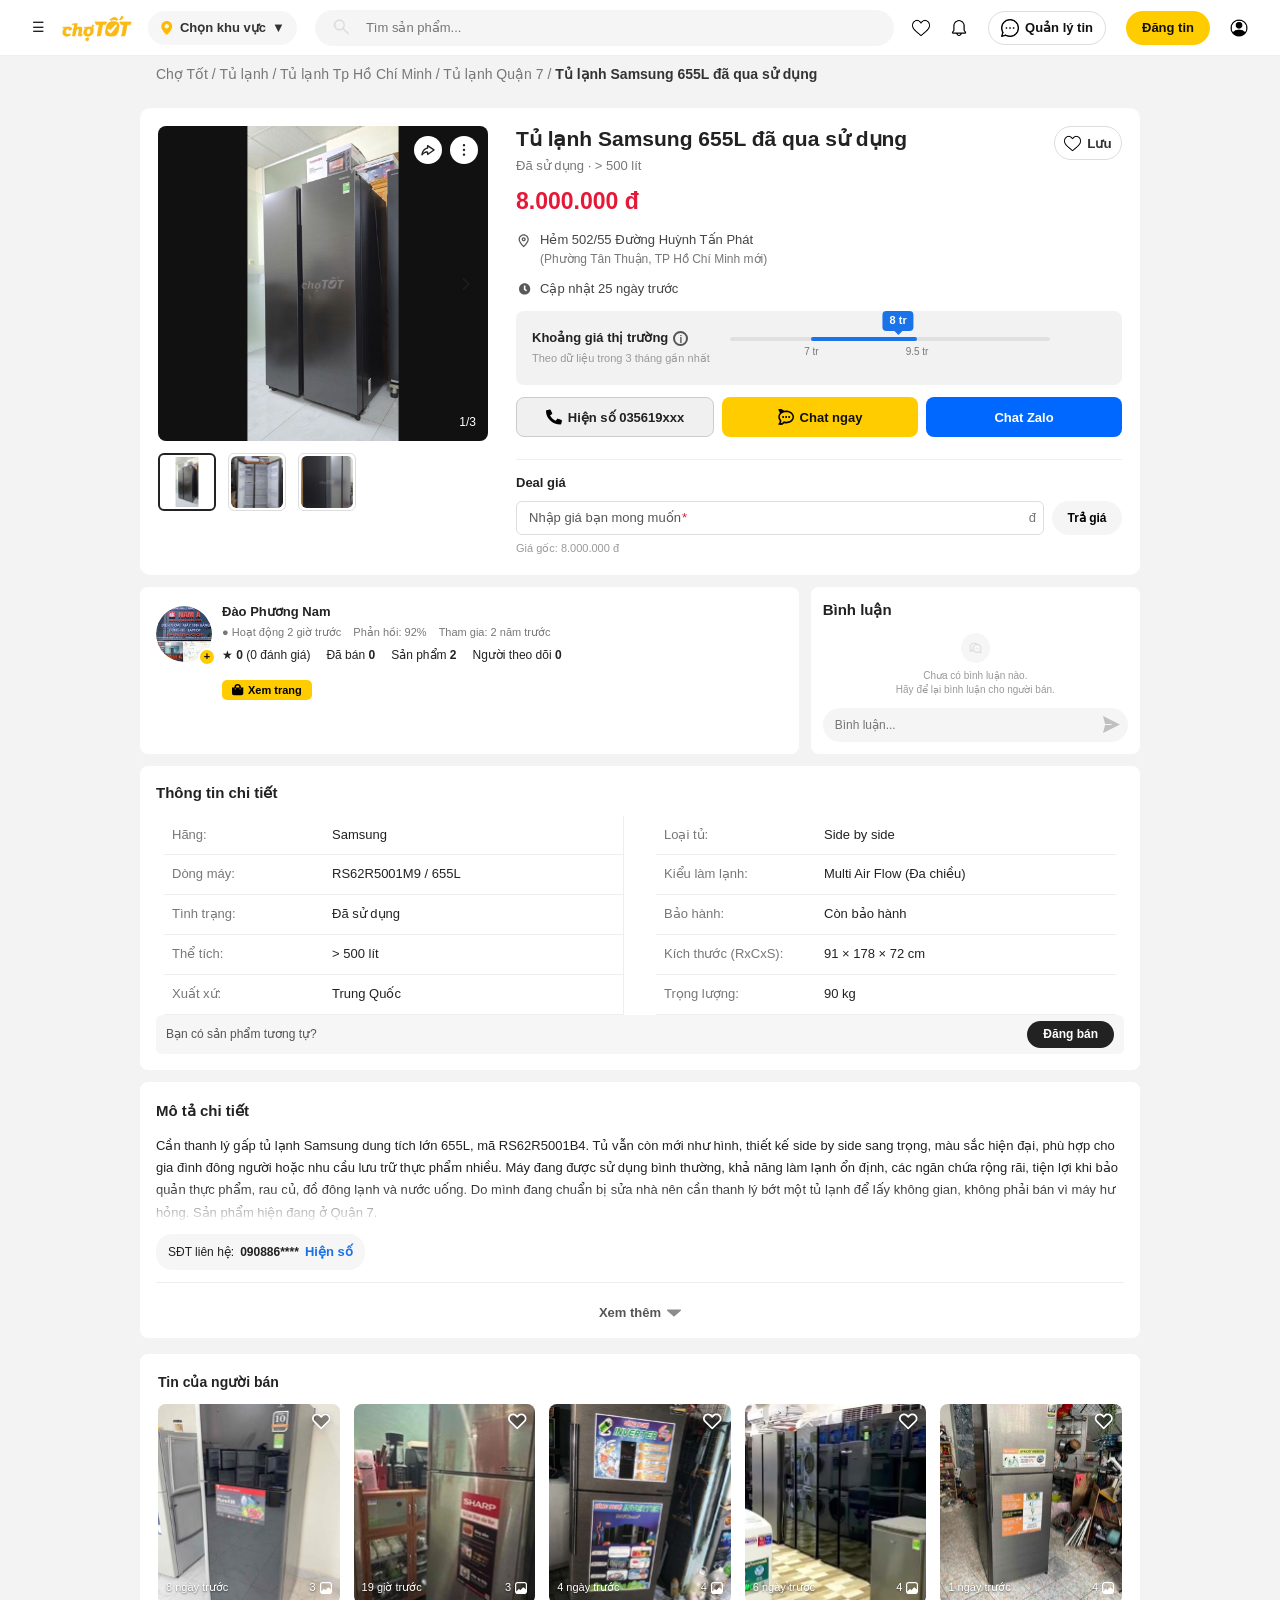
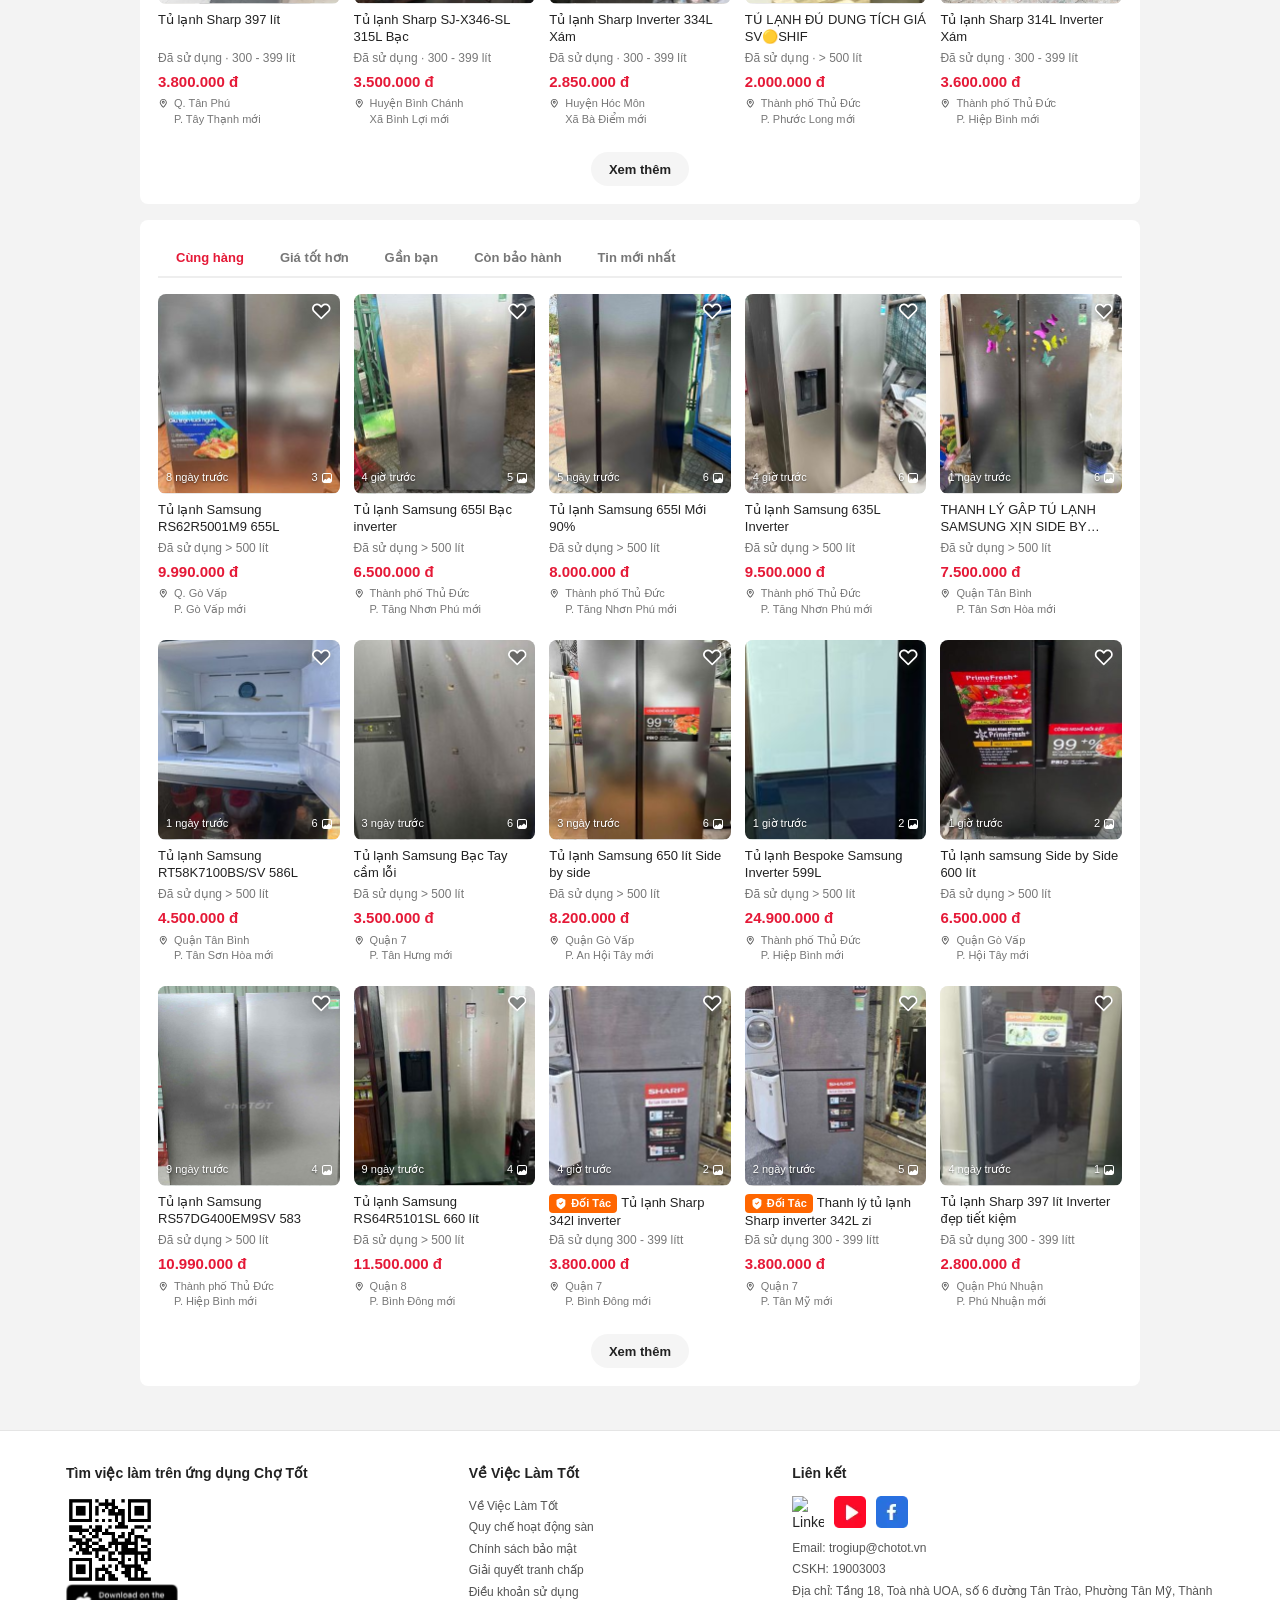
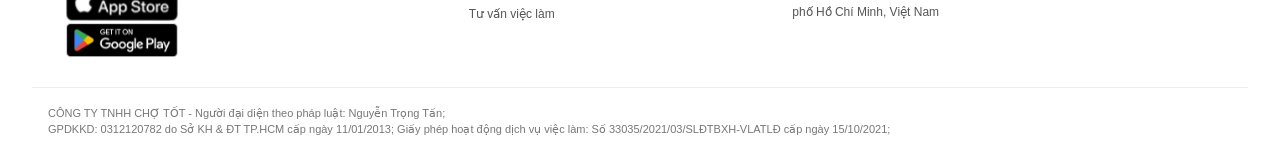
==== goods.html @ 67f4288b "Add all project files" ====
<!DOCTYPE html>
<html lang="vi">
<head>
<meta charset="UTF-8">
<meta name="viewport" content="width=device-width, initial-scale=1.0">
<title>Chi tiết sản phẩm - Chợ Tốt</title>
<link rel="stylesheet" href="goods.css">
<style>
  /* ---- Chỉ bổ sung những gì CSS gốc chưa có, không đổi màu sắc ---- */

  /* Badge PRO (cam) */
  .badge-pro {
    display: inline-flex; align-items: center; gap: 4px;
    background: #e51937; color: #fff;
    font-size: 10px; font-weight: 700;
    padding: 2px 8px; border-radius: 3px;
    margin-bottom: 6px;
  }

  /* Khoảng giá thị trường */
  .market-box {
    margin-top: 12px;
    background: #f2f2f2;
    border-radius: 8px;
    padding: 12px 16px;
    display: flex;
    align-items: center;
    gap: 20px;
  }
  /* Cột trái: tiêu đề + phụ đề xếp dọc */
  .market-left-col {
    flex-shrink: 0;
  }
  .market-box .market-title {
    display: flex; align-items: center; gap: 5px;
    font-size: 13px; color: #222; font-weight: 600;
    white-space: nowrap;
    margin-bottom: 3px;
  }
  .market-box .info-i {
    width: 15px; height: 15px; border-radius: 50%;
    border: 1.5px solid #999; display: inline-grid;
    place-items: center; font-size: 10px; color: #999; cursor: pointer;
  }
  .market-box .market-subtitle {
    font-size: 11px; color: #999;
    white-space: nowrap;
  }
  /* Cột phải: thanh bar + số, chiếm phần còn lại */
  .market-right-col {
    flex: 1;
    min-width: 0;
    max-width: 320px;
  }
  .market-bar-wrap {
    position: relative;
    height: 4px;
    background: #e0e0e0;
    border-radius: 2px;
    margin-top: 14px;
    margin-bottom: 32px;
  }
  /* Xanh chỉ từ 16,91tr→20,67tr. Giả sử tổng range thanh là 14tr→25,4tr (span=11,4tr)
     left  = (16.91-14)/11.4 = 25.5%
     width = (20.67-16.91)/11.4 = 33%  */
  .market-bar-fill {
    display: block;
    position: absolute;
    left: 25.5%;
    width: 33%;
    top: 0; height: 100%;
    background: #1a73e8; border-radius: 2px;
  }
  /* Thumb "20 tr" nằm tại vị trí 20tr = (20-14)/11.4 = 52.6% */
  .market-bar-thumb {
    position: absolute; left: 52.6%; top: 0;
    transform: translate(-50%, calc(-100% - 6px));
    background: #1a73e8; border-radius: 4px;
    padding: 2px 7px;
    color: #fff; font-size: 11px; font-weight: 700;
    white-space: nowrap;
  }
  .market-bar-thumb::after {
    content: '';
    position: absolute; top: 100%; left: 50%;
    transform: translateX(-50%);
    border: 4px solid transparent;
    border-top-color: #1a73e8;
  }
  /* 2 số 16,91tr và 20,67tr canh dưới 2 đầu mút xanh */
  .market-range {
    position: absolute;
    top: 8px;
    left: 0; right: 0;
    pointer-events: none;
    height: 0;
  }
  .market-range .r-left {
    position: absolute;
    left: 25.5%;
    transform: translateX(-50%);
    font-size: 10px; color: #777; text-align: center;
    white-space: nowrap;
    font-weight: 500;
    display: inline-flex; align-items: baseline; gap: 1px;
  }
  .market-range .r-right {
    position: absolute;
    left: 58.5%;
    transform: translateX(-50%);
    font-size: 10px; color: #777; text-align: center;
    white-space: nowrap;
    font-weight: 500;
    display: inline-flex; align-items: baseline; gap: 1px;
  }

  /* Right column: seller + comment stacked, total height matches left */
  .right-column {
    display: flex;
    flex-direction: column;
    gap: 12px;
  }
  /* comment-box chiều cao tự nhiên (không min-height cứng) */
  .right-column .comment-box {
    min-height: unset;
    flex: 1;
  }

  /* Seller card redesign (giữ màu gốc, bố cục mới) */
  .seller-card-v2 {
    margin: 0;
  }
  .seller-card-v2 .sc-top {
    display: flex; align-items: center; gap: 10px;
    margin-bottom: 10px;
  }
  .seller-card-v2 .sc-avatar {
    width: 42px; height: 42px; border-radius: 50%;
    object-fit: cover; flex-shrink: 0; background: #ddd;
  }
  .seller-card-v2 .sc-meta { flex: 1; min-width: 0; }
  .seller-card-v2 .sc-meta h3 {
    font-size: 13px; font-weight: 700; margin-bottom: 2px;
    white-space: nowrap; overflow: hidden; text-overflow: ellipsis;
  }
  .seller-card-v2 .sc-meta p { font-size: 11px; color: #777; }
  .seller-card-v2 .sc-rating {
    font-size: 11px; color: #777; margin-top: 2px;
    display: flex; align-items: center; gap: 3px;
  }
  .seller-card-v2 .sc-rating .stars { color: #ffaa00; }
  .sc-stats {
    display: flex; align-items: stretch;
    border-top: 1px solid #eee; border-bottom: 1px solid #eee;
    margin-bottom: 10px;
  }
  .sc-stats .sc-stat {
    flex: 1; text-align: center; padding: 8px 0;
  }
  .sc-stats .sc-stat strong { display: block; font-size: 14px; color: #222; }
  .sc-stats .sc-stat span { font-size: 11px; color: #777; }
  .sc-stats .sc-divider { width: 1px; background: #eee; margin: 8px 0; }
  .sc-actions { display: flex; gap: 8px; }
  .sc-actions .btn-view-shop {
    flex: 1; height: 32px; border: 1px solid #ddd;
    border-radius: 16px; font-size: 12px; font-weight: 700; color: #333;
    background: #fff;
  }
  .sc-actions .btn-chat-now {
    flex: 1; height: 32px; background: #ffcc00;
    border-radius: 16px; font-size: 12px; font-weight: 700; color: #111;
    display: flex; align-items: center; justify-content: center; gap: 5px;
  }
  .sc-actions .btn-chat-now img { width: 14px; height: 14px; }

  /* Thu hẹp khung nội dung */
  .page { max-width: 1000px !important; }
  .breadcrumb-inner { max-width: 1000px !important; }
.specs-2col {
  display: grid;
  grid-template-columns: 1fr 1fr;
  column-gap: 16px;
}

.specs-2col .spec-row {
  display: flex;
  flex-direction: row;
  align-items: center;
  padding: 10px 8px;
  border-bottom: 1px solid #eee;
  font-size: 13px;
  gap: 0;
  margin: 0 8px;  /* đã fix lần trước */
}

/* Cột trái (odd): thêm border phân cách giữa 2 cột */
.specs-2col .spec-row:nth-child(odd) {
  border-right: 1px solid #eee;
  padding-right: 24px;
}

.specs-2col .spec-row span {
  color: #777;
  font-size: 13px;
  flex-shrink: 0;
  width: 160px;  /* ← giảm từ 200px xuống để value không bị đẩy xa */
}
  /* Show more button */
  .show-more-btn {
    display: flex; align-items: center; justify-content: center; gap: 6px;
    font-size: 13px; color: #555; font-weight: 600;
    background: none; border: none; cursor: pointer;
    padding: 10px 0 2px;
    width: 100%;
  }
  .show-more-btn .arrow-icon {
    width: 16px; height: 16px;
    border: 1.5px solid #888; border-radius: 50%;
    display: inline-flex; align-items: center; justify-content: center;
    font-size: 10px; color: #888; flex-shrink: 0;
    transition: transform 0.2s;
  }
  .show-more-btn.expanded .arrow-icon { transform: rotate(180deg); }

  /* Desc content collapsible */
  .desc-collapsible {
    overflow: hidden;
    position: relative;
  }
  .desc-collapsible.collapsed {
    max-height: 158px;
  }
  .desc-collapsible.collapsed::after {
    content: '';
    position: absolute;
    bottom: 0; left: 0; right: 0;
    height: 40px;
    background: linear-gradient(to bottom, rgba(255,255,255,0) 0%, rgba(255,255,255,1) 100%);
    pointer-events: none;
  }
  .desc-collapsible.expanded {
    max-height: 2000px;
    transition: max-height 0.3s ease;
  }

  /* Divider above show-more */
  .show-more-divider {
    border: none; border-top: 1px solid #eee;
    margin: 12px 0 0;
  }

  /* Tabs */
  .tab-bar {
    display: flex; border-bottom: 2px solid #eee;
    margin-bottom: 16px; overflow-x: auto;
  }
  .tab-btn {
    height: 40px; padding: 0 18px;
    font-size: 13px; font-weight: 600; color: #777;
    border-bottom: 2px solid transparent; margin-bottom: -2px;
    white-space: nowrap; background: none; cursor: pointer;
    transition: color .15s, border-color .15s;
  }
  .tab-btn.active { color: #e51937; border-bottom-color: #e51937; }
  .tab-btn:hover:not(.active) { color: #333; }

  /* section heading cho shop-tin */
  .shop-heading { font-size: 14px; font-weight: 700; margin-bottom: 12px; }
  .shop-heading a { color: #e51937; }

  /* ===== FIX CONTACT BUTTONS ===== */
  /* Đảm bảo flex + gap hoạt động đúng, icon inline với text */
  .contact-buttons {
    display: flex !important;
    gap: 8px !important;
    margin-top: 12px !important;
    flex-wrap: nowrap !important;
  }
  .contact-buttons button {
    display: inline-flex !important;
    align-items: center !important;
    justify-content: center !important;
    gap: 6px !important;
    padding: 8px 14px !important;
    font-size: 13px !important;
    font-weight: 700 !important;
    border-radius: 8px !important;
    cursor: pointer !important;
    white-space: nowrap !important;
    min-height: 40px !important;
    flex: 1 !important;
  }
  .contact-buttons button img {
    display: inline-block !important;
    width: 16px !important;
    height: 16px !important;
    flex-shrink: 0 !important;
  }
  /* Màu từng nút */
  .contact-buttons .btn-phone {
    background: #f0f0f0 !important;
    color: #222 !important;
    border: 1px solid #ccc !important;
  }
  .contact-buttons .btn-chat {
    background: #ffcc00 !important;
    color: #111 !important;
    border: none !important;
  }
  .contact-buttons .btn-zalo {
    background: #0068ff !important;
    color: #fff !important;
    border: none !important;
  }
</style>
</head>
<body>

<!-- HEADER -->
<header class="top-header">
  <div class="header-left">
    <div class="menu-icon">☰</div>
    <a class="logo" href="#"><img src="images/logo_chotot.jpg" alt="Chợ Tốt"></a>
    <button class="area-btn">
      <img src="images/good_icon_location.svg" alt="" style="width:14px;height:14px;">
      Chọn khu vực
      <span class="arrow">▼</span>
    </button>
  </div>

  <div class="search-box" style="flex:1;max-width:900px;">
    <img src="images/icon_search_grey.png" alt="">
    <input type="text" placeholder="Tìm sản phẩm...">
  </div>

  <div class="header-actions" style="gap:20px;">
    <button><img src="images/icon_love_header.png" alt=""></button>
    <button><img src="images/icon_bell.png" alt=""></button>
    <button class="contact-btn"><img src="images/icon_chat.png" alt=""> Quản lý tin</button>
    <button class="post-btn">Đăng tin</button>
    <button class="user-btn"><img src="images/icon_user.png" alt=""></button>
  </div>
</header>

<div class="breadcrumb">
  <div class="breadcrumb-inner page">
    Chợ Tốt / Tủ lạnh / Tủ lạnh Tp Hồ Chí Minh / Tủ lạnh Quận 7 / 
    <strong>Tủ lạnh Samsung 655L đã qua sử dụng</strong>
  </div>
</div>

<main class="page">

  <!-- PRODUCT HERO: khung trắng đầu tiên (gallery trái + product-info phải) -->
  <section class="product-hero">

    <!-- Gallery -->
    <div class="gallery">
      <div class="main-photo">
        <img src="images/product-thumb-1.svg" alt="">
        <button class="gallery-nav gallery-nav--right"><img src="images/icon_arrow_right.svg" alt=""></button>
        <div class="photo-count">1/3</div>
        <div class="photo-tools">
          <button><img src="images/btn_share.svg" alt=""></button>
          <button><img src="images/btn_chitiet.svg" alt=""></button>
        </div>
      </div>
      <div class="thumb-list">
        <button class="thumb active"><img src="images/product-thumb-1.svg" alt=""></button>
        <button class="thumb"><img src="images/product-thumb-2.svg" alt=""></button>
        <button class="thumb"><img src="images/product-thumb-3.svg" alt=""></button>
      </div>
    </div>

    <!-- Product Info -->
    <div class="product-info">
      <div class="title-row">
        <div>
          <div style="display:flex;align-items:center;gap:8px;margin-bottom:4px;">
            <h1 style="margin:0;">Tủ lạnh Samsung 655L đã qua sử dụng</h1>
          </div>
          
          <p class="meta">Đã sử dụng · > 500 lít</p>
                <p class="price">8.000.000 đ</p>

        </div>
        <button class="save-btn"><img src="images/icon_love_header.png" alt=""> Lưu</button>
      </div>
      <div class="address">
        <img src="images/icon_location.svg" alt="">
        <span style="color:#444;font-weight:500;">Hẻm 502/55 Đường Huỳnh Tấn Phát<br><small style="color:#777;font-weight:400;">(Phường Tân Thuận, TP Hồ Chí Minh mới)</small></span>
      </div>
      <div class="time"><img src="images/icon_time.svg" alt=""> <span style="color:#444;font-weight:500;">Cập nhật 25 ngày trước</span></div>

      <div class="market-box">
        <div class="market-left-col">
          <div class="market-title">
            <strong>Khoảng giá thị trường</strong> <span class="info-i" style="font-weight:700;border-width:2px;border-color:#555;color:#555;">i</span>
          </div>
          <div class="market-subtitle">Theo dữ liệu trong 3 tháng gần nhất</div>
        </div>
        <div class="market-right-col">
          <div class="market-bar-wrap">
            <div class="market-bar-fill"></div>
            <div class="market-bar-thumb">8 tr</div>
            <div class="market-range">
              <span class="r-left">7 tr</span>
              <span class="r-right">9.5 tr</span>
            </div>
          </div>
        </div>
      </div>
    <div class="contact-buttons">
        <button class="btn-phone" data-full-phone="0356191234"><img src="images/seller_phone.svg" alt="">  Hiện số 035619xxx </button>
        <button class="btn-chat"><img src="images/seller_chat_black.svg" alt=""> Chat ngay</button>
        <button class="btn-zalo">Chat Zalo</button>
    </div>

      <div class="offer-box">
        <h3>Deal giá</h3>
        <div class="offer-input" style="position:relative;display:flex;align-items:center;">
          <div style="position:relative;flex:1;display:flex;align-items:center;">
            <input type="text" id="offer-input-field" placeholder=" " style="width:100%;box-sizing:border-box;padding-right:24px;">
            <span style="position:absolute;left:13px;font-size:13px;color:#555;pointer-events:none;user-select:none;white-space:nowrap;">Nhập giá bạn mong muốn<span style="color:#e51937;margin-left:1px;">*</span></span>
            <span style="position:absolute;right:8px;font-size:13px;color:#777;pointer-events:none;user-select:none;">đ</span>
          </div>
          <button>Trả giá</button>
        </div>
        <p>Giá gốc: 8.000.000 đ</p>
      </div>
    </div>

  </section>

  <!-- DƯỚI HERO: Seller (trái) + Bình luận (phải) -->
  <div class="seller-comment-row" style="display:grid !important; grid-template-columns: 2fr 1fr !important; gap:12px; margin-top:12px; margin-bottom:12px; align-items:stretch;">

    <!-- Seller card -->
    <div class="box seller-card-v2">
      <!-- Hàng 1: avatar + tên + meta ngang -->
      <div class="sc-top">
        <div style="position:relative;flex-shrink:0;">
          <img class="sc-avatar" src="images/goods_avatar.svg" alt="" style="width:56px;height:56px;border-radius:50%;object-fit:cover;">
          <span style="position:absolute;bottom:-4px;right:-4px;width:18px;height:18px;background:#ffcc00;border-radius:50%;display:flex;align-items:center;justify-content:center;font-size:11px;font-weight:700;color:#111;border:2px solid #fff;">+</span>
        </div>
        <div class="sc-meta" style="flex:1;min-width:0;">
          <h3 style="font-size:13px;font-weight:700;margin-bottom:3px;">Đào Phương Nam </h3>
          <div style="display:flex;align-items:center;gap:12px;font-size:11px;color:#777;flex-wrap:wrap;">
            <span>● Hoạt động 2 giờ trước</span>
            <span>Phản hồi: 92%</span>
            <span>Tham gia: 2 năm trước</span>
          </div>
          <!-- Stats ngang -->
          <div style="display:flex;align-items:center;gap:16px;margin-top:6px;font-size:12px;color:#222;flex-wrap:wrap;">
            <div class="menu-icon">★ <span><strong>0</strong> (0 đánh giá)</span></div>
            
             <span>Đã bán <strong>0</strong></span> 
            <span>Sản phẩm <strong>2</strong></span>
            <span>Người theo dõi <strong>0</strong></span>
          </div>
        </div>
      </div>

      <!-- Hàng 2: nút Xem trang + Chat ngay -->
      <div class="sc-actions" style="margin-top:10px;justify-content:flex-start;gap:8px;padding-left:66px;">
        <button class="btn-shop"><img src="images/goods_seller_shop.svg" alt=""> Xem trang</button>

      </div>


    </div>

    <!-- Bình luận -->
    <aside class="comment-box">
      <h2>Bình luận</h2>
      <div class="empty-comment">
        <img src="images/icon-comment-empty.svg" alt="">
        <p>Chưa có bình luận nào.<br>Hãy để lại bình luận cho người bán.</p>
      </div>
      <div class="comment-input">
        <input type="text" placeholder="Bình luận...">
        <button><img src="images/icon-send.svg" alt=""></button>
      </div>
    </aside>

  </div>

  <!-- Thông tin chi tiết + Mô tả (full width dưới seller+comment) -->
  <div class="detail-column">

<!-- HTML -->
    <section class="box specs">
      <h2>Thông tin chi tiết</h2>
      <div class="specs-2col">
        <div class="spec-row"><span>Hãng:</span>Samsung</div>
        <div class="spec-row"><span>Loại tủ:</span>Side by side</div>
        <div class="spec-row"><span>Dòng máy:</span>RS62R5001M9 / 655L</div>
        <div class="spec-row"><span>Kiểu làm lạnh:</span>Multi Air Flow (Đa chiều)</div>
        <div class="spec-row"><span>Tình trạng:</span>Đã sử dụng</div>
        <div class="spec-row"><span>Bảo hành:</span>Còn bảo hành</div>
        <div class="spec-row"><span>Thể tích:</span>&gt; 500 lít</div>
        <div class="spec-row"><span>Kích thước (RxCxS):</span>91 × 178 × 72 cm</div>
        <div class="spec-row"><span>Xuất xứ:</span>Trung Quốc</div>
        <div class="spec-row"><span>Trọng lượng:</span>90 kg</div>
      </div>

      <div class="report-row">
        <span>Bạn có sản phẩm tương tự?</span>
        <button>Đăng bán</button>
      </div>
    </section>

    <section class="box specs" style="margin-top:12px;max-width:100%;box-sizing:border-box;font-size:13px;color:#222;line-height:1.7;">
      <h2>Mô tả chi tiết</h2>
      <div class="desc-collapsible collapsed" id="descContent">
        <p>Cần thanh lý gấp tủ lạnh Samsung dung tích lớn 655L, mã RS62R5001B4. Tủ vẫn còn mới như hình, thiết kế side by side sang trọng, màu sắc hiện đại, phù hợp cho gia đình đông người hoặc nhu cầu lưu trữ thực phẩm nhiều.
Máy đang được sử dụng bình thường, khả năng làm lạnh ổn định, các ngăn chứa rộng rãi, tiện lợi khi bảo quản thực phẩm, rau củ, đồ đông lạnh và nước uống. Do mình đang chuẩn bị sửa nhà nên cần thanh lý bớt một tủ lạnh để lấy không gian, không phải bán vì máy hư hỏng. Sản phẩm hiện đang ở Quận 7. </p>
      </div>
      <div class="phone-mini" style="margin-top:10px;">SĐT liên hệ: <strong>090886****</strong> <button style="color:#1a73e8;background:none;border:none;font-size:13px;font-weight:600;cursor:pointer;padding:0;">Hiện số</button></div>
      <hr class="show-more-divider">
          <button class="show-more-btn" id="showMoreBtn" >
              Xem thêm
              <img id="arrowImg" src="images/icon_arrow_down.svg" alt="">
          </button>
    </section>
    <script>
    function toggleDesc() {
      var content = document.getElementById('descContent');
      var btn = document.getElementById('showMoreBtn');
      var arrow = document.getElementById('arrowImg');
      if (content.classList.contains('collapsed')) {
        content.classList.remove('collapsed');
        content.classList.add('expanded');
        btn.childNodes[0].textContent = 'Thu gọn ';
        arrow.style.transform = 'rotate(270deg)';
      } else {
        content.classList.remove('expanded');
        content.classList.add('collapsed');
        btn.childNodes[0].textContent = 'Xem thêm ';
        arrow.style.transform = 'rotate(90deg)';
      }
    }
    </script>

  </div>
<section class="similar-section">
  <p class="shop-heading">Tin của người bán</p>
  <div class="product-grid">

    <!-- CARD 1 -->
    <article class="listing-card">
      <div class="listing-img">
        <img src="images/tin_ngban_1.svg" alt="Tủ lạnh Sharp 397 lít">
        <div class="seller-overlay">
          <span>8 ngày trước</span>
          <span>3 <img src="images/tngban_icon_pic.svg" alt=""></span>
        </div>
        <button class="seller-love-btn">
          <img src="images/tngban_iconlove.svg" alt="Yêu thích">
        </button>
      </div>
      <h3>Tủ lạnh Sharp 397 lít</h3>
      <p class="listing-meta">Đã sử dụng · 300 - 399 lít</p>
      <strong>3.800.000 đ</strong>
      <p class="listing-location"><img src="images/icon_location.svg" alt=""> Q. Tân Phú<br>P. Tây Thạnh mới</p>
    </article>

    <!-- CARD 2 -->
    <article class="listing-card">
      <div class="listing-img">
        <img src="images/tin_ngban_2.svg" alt="Tủ lạnh Sharp SJ-X346-SL 315L">
        <div class="seller-overlay">
          <span>19 giờ trước</span>
          <span>3 <img src="images/tngban_icon_pic.svg" alt=""></span>
        </div>
        <button class="seller-love-btn">
          <img src="images/tngban_iconlove.svg" alt="Yêu thích">
        </button>
      </div>
      <h3>Tủ lạnh Sharp SJ-X346-SL 315L Bạc</h3>
      <p class="listing-meta">Đã sử dụng · 300 - 399 lít</p>
      <strong>3.500.000 đ</strong>
      <p class="listing-location"><img src="images/icon_location.svg" alt=""> Huyện Bình Chánh<br>Xã Bình Lợi mới</p>
    </article>

    <!-- CARD 3 -->
    <article class="listing-card">
      <div class="listing-img">
        <img src="images/tin_ngban_3.svg" alt="Tủ lạnh Sharp Inverter 334L">
        <div class="seller-overlay">
          <span>4 ngày trước</span>
          <span>4 <img src="images/tngban_icon_pic.svg" alt=""></span>
        </div>
        <button class="seller-love-btn">
          <img src="images/tngban_iconlove.svg" alt="Yêu thích">
        </button>
      </div>
      <h3>Tủ lạnh Sharp Inverter 334L Xám</h3>
      <p class="listing-meta">Đã sử dụng · 300 - 399 lít</p>
      <strong>2.850.000 đ</strong>
      <p class="listing-location"><img src="images/icon_location.svg" alt=""> Huyện Hóc Môn<br>Xã Bà Điểm mới</p>
    </article>

    <!-- CARD 4 -->
    <article class="listing-card">
      <div class="listing-img">
        <img src="images/tin_ngban_4.svg" alt="Tủ lạnh 500L">
        <div class="seller-overlay">
          <span>6 ngày trước</span>
          <span>4 <img src="images/tngban_icon_pic.svg" alt=""></span>
        </div>
        <button class="seller-love-btn">
          <img src="images/tngban_iconlove.svg" alt="Yêu thích">
        </button>
      </div>
      <h3>TỦ LẠNH ĐỦ DUNG TÍCH GIÁ SV🟡SHIF</h3>
      <p class="listing-meta">Đã sử dụng · > 500 lít</p>
      <strong>2.000.000 đ</strong>
      <p class="listing-location"><img src="images/icon_location.svg" alt=""> Thành phố Thủ Đức<br>P. Phước Long mới</p>
    </article>

    <!-- CARD 5 -->
    <article class="listing-card">
      <div class="listing-img">
        <img src="images/tin_ngban_5.svg" alt="Tủ lạnh Sharp 314L">
        <div class="seller-overlay">
          <span>1 ngày trước</span>
          <span>4 <img src="images/tngban_icon_pic.svg" alt=""></span>
        </div>
        <button class="seller-love-btn">
          <img src="images/tngban_iconlove.svg" alt="Yêu thích">
        </button>
      </div>
      <h3>Tủ lạnh Sharp 314L Inverter Xám</h3>
      <p class="listing-meta">Đã sử dụng · 300 - 399 lít</p>
      <strong>3.600.000 đ</strong>
      <p class="listing-location"><img src="images/icon_location.svg" alt=""> Thành phố Thủ Đức<br>P. Hiệp Bình mới</p>
    </article>

  </div>

  <button class="load-more">Xem thêm</button>
</section>
  <!-- Tabs: Cùng hàng / Giá tốt hơn / Gần bạn / Còn bảo hành / Tin mới nhất -->
  <section class="similar-section">
    <div class="tab-bar">
      <button class="tab-btn active" onclick="setTab(this)">Cùng hàng</button>
      <button class="tab-btn" onclick="setTab(this)">Giá tốt hơn</button>
      <button class="tab-btn" onclick="setTab(this)">Gần bạn</button>
      <button class="tab-btn" onclick="setTab(this)">Còn bảo hành</button>
      <button class="tab-btn" onclick="setTab(this)">Tin mới nhất</button>
    </div>
    <!-- CARD 1 -->
  <div class="cunghang-grid">
      <article class="listing-card">
        <div class="listing-img">
          <img src="images/cunghang_1.svg" alt="Tên sản phẩm 1">
          <div class="seller-overlay">
            <span>8 ngày trước</span>
            <span>3 <img src="images/tngban_icon_pic.svg" alt=""></span>
        </div>
          <button class="seller-love-btn">
            <img src="images/tngban_iconlove.svg" alt="Yêu thích">
          </button>
          <span class="tag-hot">Bán chạy</span>
        </div>
        <h3>Tủ lạnh Samsung
RS62R5001M9 655L</h3>
        <p class="listing-meta">Đã sử dụng > 500 lít</p>
        <strong>9.990.000 đ</strong>
        <p class="listing-location"><img src="images/icon_location.svg" alt=""> Q. Gò Vấp<br>P. Gò Vấp mới</p>
      </article>

      <!-- CARD 2 -->
      <article class="listing-card">
        <div class="listing-img">
          <img src="images/cunghang_2.svg" alt="Tên sản phẩm 2">
          <div class="seller-overlay">
            <span>4 giờ trước</span>
            <span>5 <img src="images/tngban_icon_pic.svg" alt=""></span>
          </div>
          <button class="seller-love-btn">
            <img src="images/tngban_iconlove.svg" alt="Yêu thích">
          </button>
        </div>
        <h3>Tủ lạnh Samsung 655l
Bạc inverter</h3>
        <p class="listing-meta">Đã sử dụng > 500 lít</p>
        <strong>6.500.000 đ</strong>
        <p class="listing-location"><img src="images/icon_location.svg" alt=""> Thành phố Thủ Đức<br>P. Tăng Nhơn Phú mới</p>
      </article>

      <!-- CARD 3 -->
      <article class="listing-card">
        <div class="listing-img">
          <img src="images/cunghang_3.svg" alt="Tên sản phẩm 3">
          <div class="seller-overlay">
            <span>5 ngày trước</span>
            <span>6 <img src="images/tngban_icon_pic.svg" alt=""></span>
          </div>
          <button class="seller-love-btn">
            <img src="images/tngban_iconlove.svg" alt="Yêu thích">
          </button>
        </div>
        <h3>Tủ lạnh Samsung 655l
Mới 90%</h3>
        <p class="listing-meta">Đã sử dụng > 500 lít</p>
        <strong>8.000.000 đ</strong>
        <p class="listing-location"><img src="images/icon_location.svg" alt=""> Thành phố Thủ Đức<br>P. Tăng Nhơn Phú mới</p>
      </article>

      <!-- CARD 4 -->
      <article class="listing-card">
        <div class="listing-img">
          <img src="images/cunghang_4.svg" alt="Tên sản phẩm 4">
          <div class="seller-overlay">
            <span>4 giờ trước</span>
            <span>6 <img src="images/tngban_icon_pic.svg" alt=""></span>
          </div>
          <button class="seller-love-btn">
            <img src="images/tngban_iconlove.svg" alt="Yêu thích">
          </button>
          <span class="tag-hot" style="background:#ffcc00;">Đối tác</span>
        </div>
        <h3>Tủ lạnh Samsung 635L
Inverter</h3>
        <p class="listing-meta">Đã sử dụng  > 500 lít</p>
        <strong>9.500.000 đ</strong>
        <p class="listing-location"><img src="images/icon_location.svg" alt=""> Thành phố Thủ Đức<br>P. Tăng Nhơn Phú mới</p>
      </article>

      <!-- CARD 5 -->
      <article class="listing-card">
        <div class="listing-img">
          <img src="images/cunghang_5.svg" alt="Tên sản phẩm 5">
          <div class="seller-overlay">
            <span>1 ngày trước</span>
            <span>6 <img src="images/tngban_icon_pic.svg" alt=""></span>
          </div>
          <button class="seller-love-btn">
            <img src="images/tngban_iconlove.svg" alt="Yêu thích">
          </button>
        </div>
        <h3>THANH LÝ GẤP TỦ LẠNH
SAMSUNG XỊN SIDE BY…</h3>
        <p class="listing-meta">Đã sử dụng > 500 lít</p>
        <strong>7.500.000 đ</strong>
        <p class="listing-location"><img src="images/icon_location.svg" alt="">Quận Tân Bình
<br>P. Tân Sơn Hòa mới</p>
      </article>
      <!-- Hàng 2 - Card 1 -->
      <article class="listing-card">
        <div class="listing-img">
          <img src="images/hang2_sp1.svg" alt="Tên sản phẩm 5">
          <div class="seller-overlay">
            <span>1 ngày trước</span>
            <span>6 <img src="images/tngban_icon_pic.svg" alt=""></span>
          </div>
          <button class="seller-love-btn">
            <img src="images/tngban_iconlove.svg" alt="Yêu thích">
          </button>
        </div>
        <h3>Tủ lạnh Samsung
RT58K7100BS/SV 586L</h3>
        <p class="listing-meta">Đã sử dụng > 500 lít</p>
        <strong>4.500.000 đ</strong>
        <p class="listing-location"><img src="images/icon_location.svg" alt="">Quận Tân Bình
<br>P. Tân Sơn Hòa mới</p>
      </article>
      <!-- Hàng 2 - Card 2 -->
         <article class="listing-card">
        <div class="listing-img">
          <img src="images/hang2_sp2.svg" alt="Tên sản phẩm 5">
          <div class="seller-overlay">
            <span>3 ngày trước</span>
            <span>6 <img src="images/tngban_icon_pic.svg" alt=""></span>
          </div>
          <button class="seller-love-btn">
            <img src="images/tngban_iconlove.svg" alt="Yêu thích">
          </button>
        </div>
        <h3>Tủ lạnh Samsung Bạc Tay
cầm lỗi</h3>
        <p class="listing-meta">Đã sử dụng > 500 lít</p>
        <strong>3.500.000 đ</strong>
        <p class="listing-location"><img src="images/icon_location.svg" alt="">Quận 7
<br>P. Tân Hưng mới</p>
      </article>
      <!-- Hàng 2 - Card 3 -->
       <article class="listing-card">
        <div class="listing-img">
          <img src="images/hang2_sp3.svg" alt="Tên sản phẩm 5">
          <div class="seller-overlay">
            <span>3 ngày trước</span>
            <span>6 <img src="images/tngban_icon_pic.svg" alt=""></span>
          </div>
          <button class="seller-love-btn">
            <img src="images/tngban_iconlove.svg" alt="Yêu thích">
          </button>
        </div>
        <h3>Tủ lạnh Samsung 650 lít
Side by side</h3>
        <p class="listing-meta">Đã sử dụng > 500 lít</p>
        <strong>8.200.000 đ</strong>
        <p class="listing-location"><img src="images/icon_location.svg" alt="">Quận Gò Vấp
<br>P. An Hội Tây mới</p>
      </article>
       <!-- Hàng 2 - Card 4 -->
        <article class="listing-card">
        <div class="listing-img">
          <img src="images/hang2_sp4.svg" alt="Tên sản phẩm 5">
          <div class="seller-overlay">
            <span>1 giờ trước</span>
            <span>2 <img src="images/tngban_icon_pic.svg" alt=""></span>
          </div>
          <button class="seller-love-btn">
            <img src="images/tngban_iconlove.svg" alt="Yêu thích">
          </button>
        </div>
        <h3>Tủ lạnh Bespoke Samsung
Inverter 599L</h3>
        <p class="listing-meta">Đã sử dụng > 500 lít</p>
        <strong>24.900.000 đ</strong>
        <p class="listing-location"><img src="images/icon_location.svg" alt="">Thành phố Thủ Đức
<br>P. Hiệp Bình mới</p>
      </article>
      <!-- Hàng 2 - Card 5 -->
      <article class="listing-card">
        <div class="listing-img">
          <img src="images/hang2_sp5.svg" alt="Tên sản phẩm 5">
          <div class="seller-overlay">
            <span>1 giờ trước</span>
            <span>2 <img src="images/tngban_icon_pic.svg" alt=""></span>
          </div>
          <button class="seller-love-btn">
            <img src="images/tngban_iconlove.svg" alt="Yêu thích">
          </button>
        </div>
        <h3>Tủ lạnh samsung Side by
Side 600 lít</h3>
        <p class="listing-meta">Đã sử dụng > 500 lít</p>
        <strong>6.500.000 đ</strong>
        <p class="listing-location"><img src="images/icon_location.svg" alt="">Quận Gò Vấp
<br>P. Hội Tây mới</p>
      </article>
      <!-- Hàng 3 Card 1 -->
        <article class="listing-card">
        <div class="listing-img">
          <img src="images/hang3_sp1.svg" alt="Tên sản phẩm 5">
          <div class="seller-overlay">
            <span>9 ngày trước</span>
            <span>4 <img src="images/tngban_icon_pic.svg" alt=""></span>
          </div>
          <button class="seller-love-btn">
            <img src="images/tngban_iconlove.svg" alt="Yêu thích">
          </button>
        </div>
        <h3>Tủ lạnh Samsung
RS57DG400EM9SV 583</h3>
        <p class="listing-meta">Đã sử dụng > 500 lít</p>
        <strong>10.990.000 đ</strong>
        <p class="listing-location"><img src="images/icon_location.svg" alt="">Thành phố Thủ Đức
<br>P. Hiệp Bình mới</p>
      </article>
      <!-- Hàng 3 Card 2 -->
       <article class="listing-card">
        <div class="listing-img">
          <img src="images/hang3_sp2.svg" alt="Tên sản phẩm 5">
          <div class="seller-overlay">
            <span>9 ngày trước</span>
            <span>4 <img src="images/tngban_icon_pic.svg" alt=""></span>
          </div>
          <button class="seller-love-btn">
            <img src="images/tngban_iconlove.svg" alt="Yêu thích">
          </button>
        </div>
        <h3>Tủ lạnh Samsung
RS64R5101SL 660 lít</h3>
        <p class="listing-meta">Đã sử dụng > 500 lít</p>
        <strong>11.500.000 đ</strong>
        <p class="listing-location"><img src="images/icon_location.svg" alt="">Quận 8
<br>P. Bình Đông mới</p>
      </article>
      <!-- Hàng 3 Card 3 -->
       <article class="listing-card">
        <div class="listing-img">
          <img src="images/hang3_sp3.svg" alt="Tên sản phẩm 5">
          <div class="seller-overlay">
            <span>4 giờ trước</span>
            <span>2 <img src="images/tngban_icon_pic.svg" alt=""></span>
          </div>
          <button class="seller-love-btn">
            <img src="images/tngban_iconlove.svg" alt="Yêu thích">
          </button>
         </div>   
      <h3><div style="display:inline-flex; align-items:center; gap:4px; background:#ff6600; color:#fff; font-size:11px; font-weight:700; padding:2px 6px; border-radius:4px; margin-right:4px; vertical-align:middle; align-self:unset;">
        <img src="images/logo_doitac.svg" alt="" style="width:12px; height:12px; display:inline-block;">
        Đối Tác
      </div>Tủ lạnh Sharp 342l inverter</h3>
          
        <p class="listing-meta">Đã sử dụng 300 - 399 lítt</p>
        <strong>3.800.000 đ</strong>
        <p class="listing-location"><img src="images/icon_location.svg" alt="">Quận 7
<br>P. Bình Đông mới</p>
      </article>
      <!-- Hàng 3 Card 4 -->
       <article class="listing-card">
        <div class="listing-img">
          <img src="images/hang3_sp4.svg" alt="Tên sản phẩm 5">
          <div class="seller-overlay">
            <span>2 ngày trước</span>
            <span>5 <img src="images/tngban_icon_pic.svg" alt=""></span>
          </div>
          <button class="seller-love-btn">
            <img src="images/tngban_iconlove.svg" alt="Yêu thích">
          </button>
        </div>
        <h3><div style="display:inline-flex; align-items:center; gap:4px; background:#ff6600; color:#fff; font-size:11px; font-weight:700; padding:2px 6px; border-radius:4px; margin-right:4px; vertical-align:middle; align-self:unset;">
        <img src="images/logo_doitac.svg" alt="" style="width:12px; height:12px; display:inline-block;">
        Đối Tác
      </div>Thanh lý tủ lạnh Sharp inverter 342L zi</h3>
        <p class="listing-meta">Đã sử dụng 300 - 399 lítt</p>
        <strong>3.800.000 đ</strong>
        <p class="listing-location"><img src="images/icon_location.svg" alt="">Quận 7
<br>P. Tân Mỹ mới</p>
      </article>
      <!-- Hàng 3 Card 5 -->
       <article class="listing-card">
        <div class="listing-img">
          <img src="images/hang3_sp5.svg" alt="Tên sản phẩm 5">
          <div class="seller-overlay">
            <span>4 ngày trước</span>
            <span>1 <img src="images/tngban_icon_pic.svg" alt=""></span>
          </div>
          <button class="seller-love-btn">
            <img src="images/tngban_iconlove.svg" alt="Yêu thích">
          </button>
        </div>
        <h3>Tủ lạnh Sharp 397 lít
Inverter đẹp tiết kiệm</h3>
        <p class="listing-meta">Đã sử dụng 300 - 399 lítt</p>
        <strong>2.800.000 đ</strong>
        <p class="listing-location"><img src="images/icon_location.svg" alt="">Quận Phú Nhuận
<br>P. Phú Nhuận mới</p>
      </article>
      </div>
        <button class="load-more">Xem thêm</button>

  </section>
  
</div>
</main>

<footer class="footer">
        <div class="footer-inner">
            <div>
                <h4>Tìm việc làm trên ứng dụng Chợ Tốt</h4>
                <div class="app-download">
                    <div class="footer-download-icons">
                        <img src="images/qr.svg" alt="QR code" class="footer-qr-icon">

                        <div class="footer-store-icons">
                            <a href="https://apps.apple.com/us/app/ch%E1%BB%A3-t%E1%BB%91t-chuy%C3%AAn-mua-b%C3%A1n-online/id790034666" target="_blank">
                                <img src="images/app_store.svg" alt="App Store">
                            </a>
                            <a href="https://play.google.com/store/apps/details?id=com.chotot.vn" target="_blank">
                                <img src="images/google_play.svg" alt="Google Play">
                            </a>                           
                        </div>
                    </div>
                </div>
            </div>

            <div>
                <h4>Về Việc Làm Tốt</h4>
                <p>Về Việc Làm Tốt</p>
                <p>Quy chế hoạt động sàn</p>
                <p>Chính sách bảo mật</p>
                <p>Giải quyết tranh chấp</p>
                <p>Điều khoản sử dụng</p>
                <p>Tư vấn việc làm</p>
            </div>

            <div>
                <h4>Liên kết</h4>
                <div class="footer-social-icons">
                    <a href="https://vn.linkedin.com/company/cho-tot" target="_blank">
                        <img src="images/linkedin.svg" alt="LinkedIn">
                    </a>

                    <a href="https://www.youtube.com/@ChototVN" target="_blank">
                        <img src="images/youtube.svg" alt="YouTube">
                    </a>

                    <a href="https://www.facebook.com/chotot.vn" target="_blank">
                        <img src="images/facebook.svg" alt="Facebook">
                    </a>
                </div>
                <p>Email: trogiup@chotot.vn</p>
                <p>CSKH: 19003003</p>
                <p>Địa chỉ: Tầng 18, Toà nhà UOA, số 6 đường Tân Trào, Phường Tân Mỹ, Thành phố Hồ Chí Minh, Việt Nam</p>
            </div>
        </div>

        <div class="bottom-footer">
            <div class="bottom-footer-text">
                <span>CÔNG TY TNHH CHỢ TỐT - Người đại diện theo pháp luật: Nguyễn Trọng Tấn;</span>
                <span>GPDKKD: 0312120782 do Sở KH & ĐT TP.HCM cấp ngày 11/01/2013; Giấy phép hoạt động dịch vụ việc làm: Số 33035/2021/03/SLĐTBXH-VLATLĐ cấp ngày 15/10/2021;</span>
            </div>

            <img src="images/cert.png" alt="">
        </div>
    </footer>

<script src="goods.js"></script>
</body>
</html>
---- goods.css ----
* {
    margin: 0;
    padding: 0;
    box-sizing: border-box;
}

html {
    font-size: 14px;
}

body {
    font-family: Arial, Helvetica, sans-serif;
    color: #222;
    background: #f3f3f3;
    line-height: 1.45;
}

img {
    display: block;
    max-width: 100%;
}

button,
input {
    font-family: inherit;
}

button {
    cursor: pointer;
    border: none;
    background: none;
}

a {
    color: inherit;
    text-decoration: none;
}

/* HEADER */

.top-header {
    height: 56px;
    background: #fff;
    display: flex;
    align-items: center;
    gap: 18px;
    padding: 0 32px;
    border-bottom: 1px solid #eee;
    position: sticky;
    top: 0;
    z-index: 20;
}

.header-left {
    display: flex;
    align-items: center;
    gap: 16px;
    flex-shrink: 0;
}

.menu-btn img {
    width: 20px;
    height: 20px;
}

.logo img {
    height: 28px;
    width: auto;
}

.area-btn {
    height: 34px;
    padding: 0 12px;
    display: flex;
    align-items: center;
    gap: 6px;
    background: #f6f6f6;
    border-radius: 18px;
    font-size: 13px;
    font-weight: 600;
    color: #333;
}

.area-btn img {
    width: 14px;
    height: 14px;
}

.search-box {
    flex: 1;
    max-width: 650px;
    height: 36px;
    background: #f5f5f5;
    border-radius: 20px;
    display: flex;
    align-items: center;
    overflow: hidden;
}

.search-box img {
    width: 25px;
    height: 25px;
    margin-left: 14px;
    opacity: 0.65;
}

.search-box input {
    flex: 1;
    height: 100%;
    border: none;
    outline: none;
    background: transparent;
    padding: 0 12px;
    color: #333;
    font-size: 13px;
}

.search-box button {
    width: 36px;
    height: 36px;
    display: grid;
    place-items: center;
    background: #ffcc00;
    border-radius: 50%;
    flex-shrink: 0;
}

.search-box button img {
    width: 15px;
    height: 15px;
}

.header-actions {
    display: flex;
    align-items: center;
    gap: 12px;
    flex-shrink: 0;
}

.header-actions > button {
    height: 34px;
    display: flex;
    align-items: center;
    justify-content: center;
    color: #111;
    font-size: 13px;
    font-weight: 600;
    white-space: nowrap;
}

.header-actions img {
    width: 18px;
    height: 18px;
}

.contact-btn {
    gap: 6px;
    padding: 0 12px;
    border: 1px solid #ddd;
    border-radius: 18px;
}

.login-btn {
    padding: 0 10px;
}

.post-btn {
    padding: 0 16px;
    background: #ffcc00 !important;
    border-radius: 18px;
}

.user-btn {
    gap: 4px;
}

/* PAGE */

.page {
    width: 100%;
    max-width: 1100px;
    margin: 0 auto;
    padding: 16px 0;
}


.breadcrumb {
    background: transparent !important; /* nền trong suốt */
    padding: 8px 16px;
    color: #777;
    width: 100%;
    box-sizing: border-box;
    border: none;
    box-shadow: none;
}

.breadcrumb-inner {
    max-width: 1000px; /* căn text theo container page */
    margin: 0 auto;
    padding: 0 16px;
}
.breadcrumb strong {
    color: #333;             /* phần nổi bật */
}
/* Xem trang */
.btn-shop {
    display: inline-flex;
    align-items: center;
    justify-content: center;
    gap: 4px;
    padding: 4px 10px;
    border-radius: 5px;
    border: none;
    background-color: #ffcc00;
    color: #010101;
    font-size: 11px;
    font-weight: 700;
    cursor: pointer;
    white-space: nowrap;
    margin-top: 6px;
}
/* PRODUCT HERO */

.product-hero {
    background: #fff;
    border-radius: 10px;
    padding: 18px;
    display: grid;
    grid-template-columns: 330px 1fr;
    gap: 28px;
}

.gallery {
    min-width: 0;
}

.main-photo {
    height: 315px;
    background: #111;
    border-radius: 8px;
    overflow: hidden;
    position: relative;
}

.main-photo > img {
    width: 100%;
    height: 100%;
    object-fit: cover;
}

.gallery-nav {
    width: 28px;
    height: 44px;
    position: absolute;
    top: 50%;
    transform: translateY(-50%);
    display: grid;
    place-items: center;
    opacity: 0.9;
}

.gallery-nav img {
    width: 20px;
    height: 20px;
}

.gallery-nav--left {
    left: 8px;
}

.gallery-nav--right {
    right: 8px;
}

.photo-count {
    position: absolute;
    right: 12px;
    bottom: 10px;
    color: #fff;
    font-size: 12px;
}

.photo-tools {
    position: absolute;
    top: 10px;
    right: 10px;
    display: flex;
    gap: 8px;
}

.photo-tools button {
    width: 28px;
    height: 28px;
    background: #fff;
    border-radius: 50%;
    display: grid;
    place-items: center;
}

.photo-tools img {
    width: 16px;
    height: 16px;
}

.thumb-list {
    display: flex;
    gap: 12px;
    margin-top: 12px;
}

.thumb {
    width: 58px;
    height: 58px;
    border-radius: 6px;
    overflow: hidden;
    border: 1px solid #ddd;
    padding: 2px;
}

.thumb.active {
    border: 2px solid #222;
}

.thumb img {
    width: 100%;
    height: 100%;
    object-fit: cover;
    border-radius: 4px;
}

.product-info {
    min-width: 0;
}

.title-row {
    display: flex;
    align-items: flex-start;
    justify-content: space-between;
    gap: 16px;
}

.title-row h1 {
    font-size: 21px;
    line-height: 1.25;
    color: #222;
    font-weight: 700;
    margin-bottom: 6px;
}

.meta {
    font-size: 13px;
    color: #777;
}

.save-btn {
    min-width: 68px;
    height: 34px;
    border: 1px solid #ddd;
    border-radius: 18px;
    display: flex;
    align-items: center;
    justify-content: center;
    gap: 6px;
    font-weight: 600;
    color: #333;
    background: #fff;
}

.save-btn img {
    width: 17px;
    height: 17px;
}

.price {
    margin-top: 10px;
    color: #e51937;
    font-size: 23px;
    font-weight: 700;
}

.address,
.time {
    margin-top: 12px;
    display: flex;
    align-items: flex-start;
    gap: 8px;
    color: #444;
    font-size: 13px;
}

.address img,
.time img {
    width: 16px;
    height: 16px;
    margin-top: 2px;
    flex-shrink: 0;
}

.address small {
    color: #777;
    font-size: 12px;
}


.seller-card {
    margin-top: 18px;
    display: grid;
    grid-template-columns: 1fr auto auto;
    align-items: center;
    gap: 16px;
}

.seller-left {
    display: flex;
    align-items: center;
    gap: 10px;
}

.seller-avatar {
    width: 40px;
    height: 40px;
    border-radius: 50%;
    object-fit: cover;
}

.seller-left h3 {
    font-size: 13px;
    font-weight: 700;
    margin-bottom: 3px;
}

.seller-left p {
    font-size: 12px;
    color: #777;
}

.seller-stats {
    display: flex;
    align-items: center;
    gap: 18px;
    text-align: center;
}

.seller-stats strong {
    display: block;
    color: #777;
    font-size: 13px;
}

.seller-stats span {
    display: block;
    color: #777;
    font-size: 11px;
}

.view-shop {
    height: 28px;
    padding: 0 12px;
    border-radius: 14px;
    background: #f2f2f2;
    font-size: 12px;
    font-weight: 700;
}

.quick-message {
    margin-top: 18px;
    height: 42px;
    background: #f5f5f5;
    border-radius: 22px;
    display: flex;
    align-items: center;
    padding: 0 8px 0 14px;
}

.quick-message input {
    flex: 1;
    border: none;
    outline: none;
    background: transparent;
    font-size: 13px;
    color: #777;
}

.quick-message button {
    width: 48px;
    height: 30px;
    border-radius: 16px;
    background: #ffcc00;
    font-weight: 700;
    font-size: 13px;
}

.question-tags {
    display: flex;
    align-items: center;
    gap: 8px;
    margin-top: 12px;
    overflow: hidden;
}

.question-tags button {
    height: 28px;
    padding: 0 10px;
    background: #f5f5f5;
    border: 1px solid #eee;
    border-radius: 16px;
    color: #333;
    font-size: 11px;
    white-space: nowrap;
}

.offer-box {
    margin-top: 22px;
    border-top: 1px solid #eee;
    padding-top: 14px;
}

.offer-box h3 {
    font-size: 13px;
    margin-bottom: 8px;
}

.offer-input {
    display: flex;
    gap: 8px;
}

.offer-input input {
    flex: 1;
    height: 34px;
    border: 1px solid #ddd;
    border-radius: 6px;
    padding: 0 12px;
    outline: none;
    font-size: 13px;
}

.offer-input button {
    width: 70px;
    height: 34px;
    border-radius: 17px;
    background: #f5f5f5;
    font-size: 12px;
    font-weight: 700;
}

.offer-box p {
    margin-top: 6px;
    font-size: 11px;
    color: #999;
}

/* CONTENT */

.content-grid {
    display: grid;
    grid-template-columns: 575px 1fr;
    gap: 12px;
}

.left-column {
    display: flex;
    flex-direction: column;
    gap: 12px;
}

.box,
.comment-box,
.similar-section {
    background: #fff;
    border-radius: 8px;
}

.box {
    padding: 16px;
}

.box h2,
.comment-box h2,
.similar-section h2 {
    font-size: 15px;
    font-weight: 700;
    margin-bottom: 12px;
}

.detail-desc {
    width: 100%;           /* chiếm toàn bộ width của parent */
    max-width: 1000px;     /* bằng max-width của .page container */
    margin: 0 auto 12px; /* căn giữa */
    box-sizing: border-box;
}

.phone-mini {
    margin-top: 14px;
    display: inline-flex;
    align-items: center;
    gap: 6px;
    background: #f6f6f6;
    border-radius: 16px;
    padding: 8px 12px;
    font-size: 12px;
}

.phone-mini button {
    color: #1473e6;
    font-weight: 700;
    font-size: 12px;
}

.spec-row {
    display: grid;
    grid-template-columns: 140px 1fr;
    padding: 11px 0;
    border-bottom: 1px solid #eee;
    font-size: 13px;
}

.spec-row span {
    color: #555;
}

.spec-row strong {
    font-weight: 500;
    color: #222;
}
/* Thanh đăng bán */
/* Report row tràn full container */
.report-row {
    width: 100%;           /* chiếm toàn bộ container */
    max-width: none;       /* bỏ giới hạn tối đa */
    margin: 0;             /* không căn giữa nữa, sát container */
    padding: 6px 10px;    /* khoảng cách bên trong */
    display: flex;
    align-items: center;
    justify-content: space-between; /* giữ span trái, button phải */
    background-color: #f6f6f6;
    border-radius: 6px;
    font-size: 12px;
    color: #555;
    box-sizing: border-box;
}

/* Nút “Đăng bán” */
.report-row button {
    height: 27px;
    padding: 0 16px;
    border-radius: 16px;
    background-color: #222;
    color: #fff;
    font-size: 12px;
    font-weight: 700;
    border: none;
    cursor: pointer;
    white-space: nowrap;
}

.comment-box {
    padding: 12px;
    min-height: 120px;
    display: flex;
    flex-direction: column;
}

.empty-comment {
    display: grid;
    place-items: center;
    text-align: center;
    color: #999;
    font-size: 10px;

    width: 180px;      /* chiều rộng cố định */
    max-width: 80%;    /* hoặc giới hạn theo % của parent */
    margin: 0 auto;    /* căn giữa */
}

.empty-comment img {
    width: 35px;       /* thu nhỏ ảnh nếu muốn */
    height: 30px;
    margin-bottom: 6px;
    opacity: 0.75;
}

.comment-input {
    height: 34px;
    background: #f5f5f5;
    border-radius: 17px;
    display: flex;
    align-items: center;
    padding-left: 12px;
    margin-top: 10px;
}

.comment-input input {
    flex: 1;
    border: none;
    outline: none;
    background: transparent;
    font-size: 12px;
}

.comment-input button {
    width: 34px;
    height: 34px;
    display: grid;
    place-items: center;
}

.comment-input img {
    width: 17px;
    height: 17px;
}

/* Tin của người bán */
.similar-section {
    margin-top: 16px;
    padding: 18px;
    background: #fff;
    border-radius: 8px;
}

.shop-heading {
    font-size: 14px;
    font-weight: 700;
    margin-bottom: 12px;
    color: #222;
}

.product-grid {
    display: grid;
    grid-template-columns: repeat(5, 1fr);
    column-gap: 14px;
    row-gap: 22px;
}

.listing-card {
    display: flex;
    flex-direction: column;
}

.listing-img {
    position: relative;
    height: 200px;
    border-radius: 8px;
    overflow: hidden;
    background: #eee;
    margin-bottom: 8px;
}

.listing-img img {
    width: 100%;
    height: 100%;
    object-fit: cover;
}

.seller-overlay {
    position: absolute;
    left: 8px;
    right: 8px;
    bottom: 8px;
    display: flex;
    justify-content: space-between;
    align-items: center;
    color: #fff;
    font-size: 11px;
    font-weight: 500;
    text-shadow: 0 1px 2px rgba(0,0,0,0.55);
}

.seller-overlay span {
    display: inline-flex;
    align-items: center;
    gap: 4px;
}

.seller-overlay img {
    width: 12px;
    height: 12px;
    object-fit: contain;
}

.listing-img button.seller-love-btn {
    position: absolute;
    top: 6px;
    right: 6px;
    width: 24px;
    height: 24px;
    display: grid;
    place-items: center;
    border: none;
    background: transparent;
}

.listing-img button.seller-love-btn img {
    width: 30px;
    height: 30px;
}
/* Nhãn đối tác */
.tag-doitac {
  display: inline-flex;  /* co lại vừa chữ + icon */
  align-items: center;
  gap: 4px;              /* khoảng cách logo và chữ */
  background: #ff6600;
  color: #fff;
  font-size: 11px;
  font-weight: 700;
  padding: 2px 6px;      /* padding vừa phải */
  border-radius: 4px;
  vertical-align: middle; /* canh giữa dòng chữ */
  white-space: nowrap;     /* không xuống dòng */
}

.tag-doitac .tag-icon {
  width: 12px;
  height: 12px;
  flex-shrink: 0;
}
.listing-card h3 {
    font-size: 13px;
    line-height: 1.3;
    color: #222;
    font-weight: 500;
    height: 34px;
    overflow: hidden;
    margin-bottom: 4px;
}
.listing-meta {
    font-size: 12px;
    color: #777;
    margin-bottom: 3px;
}

.listing-card strong {
    font-size: 15px;
    font-weight: 700;
    color: #e51937;
}

.listing-location {
    margin-top: 4px;
    color: #777;
    font-size: 11px;
    display: grid;
    grid-template-columns: 12px 1fr;
    column-gap: 4px;
}

.listing-location img {
    width: 11px;
    height: 11px;
    margin-top: 2px;
}

.load-more {
    height: 34px;
    padding: 0 18px;
    margin: 24px auto 0;
    display: block;
    border-radius: 18px;
    background: #f5f5f5;
    color: #222;
    font-weight: 700;
    font-size: 13px;
}

.show-more-btn {
    display: inline-flex;           /* inline-flex để text + img nằm ngang */
    align-items: center;            /* căn dọc */
    justify-content: center;        /* căn giữa text + img */
    gap: 8px;                       /* khoảng cách giữa text và icon */
    font-size: 13px;
    color: #555;
    font-weight: 600;
    background: none;
    border: none;
    cursor: pointer;
    padding: 10px 16px;
    white-space: nowrap;            /* không xuống dòng */
    margin: 12px auto 0;            /* căn giữa theo parent */
    border-radius: 8px grey;
}
.show-more-btn img {
    width: 14px;
    height: 14px;
    border-radius: 0;   /* bỏ bo tròn nếu muốn */
    padding: 0;
    transform: none;    /* không xoay */
}
/* Responsive */
@media (max-width: 1024px) {
    .product-grid { grid-template-columns: repeat(4, 1fr); }
}
@media (max-width: 768px) {
    .product-grid { grid-template-columns: repeat(2, 1fr); }
}
@media (max-width: 480px) {
    .product-grid { grid-template-columns: 1fr; }
}
/* FOOTER */
.footer {
    background: #fff;
    margin-top: 28px;
    border-top: 1px solid #e5e5e5;
}

.footer-inner {
    width: 100%;
    max-width: 1180px;
    margin: 0 auto;
    padding: 32px 16px 28px;
    display: grid;
    grid-template-columns: 1.3fr 1fr 1.6fr;
    gap: 60px;
}

.footer h4 {
    font-size: 14px;
    font-weight: 700;
    margin-bottom: 12px;
}

.footer p {
    color: #555;
    font-size: 12px;
    line-height: 1.8;
    font-weight: 400;
}

.app-download {
    display: flex;
    gap: 10px;
    align-items: flex-start;
}

.app-download img:first-child {
    width: 88px;
}

.app-download img:last-child {
    width: 112px;
}

.footer-share {
    width: 105px;
    height: auto;
    margin-bottom: 8px;
}

.bottom-footer {
    width: 100%;
    max-width: 1216px;
    margin: 0 auto;
    border-top: 1px solid #eee;
    padding: 16px;
    color: #777;
    font-size: 11px;
    display: flex;
    justify-content: space-between;
    align-items: center;
    gap: 16px;
}

.bottom-footer-text {
    display: flex;
    flex-direction: column;
    gap: 2px;
    line-height: 1.25;
}

.bottom-footer-text span {
    display: block;
    margin: 0;
}

.bottom-footer img {
    height: 36px;
    transform: scale(1.45);
    transform-origin: right center;
    flex-shrink: 0;
}
.footer-social {
    width: 300px;
    height: auto;
    margin: 6px 0 10px;
}
.footer-social-icons {
    display: flex;
    align-items: center;
    gap: 10px;
    margin: 6px 0 10px;
}

.footer-social-icons a {
    display: inline-flex;
    align-items: center;
    justify-content: center;
    text-decoration: none;
}

.footer-social-icons img {
    width: 32px;
    height: 32px;
    object-fit: contain;
}

/* RESPONSIVE */
@media screen and (max-width: 1250px) {
    .main,
    .footer-inner,
    .bottom-footer {
        width: 96%;
    }

    .content {
        grid-template-columns: minmax(0, 1fr) 420px;
    }
}
    .search-box {
        min-width: 220px;
    }

    #headerLocationText {
        max-width: 250px;
    }


@media screen and (max-width: 900px) {
    .header {
        height: auto;
    }

    .header-container {
        min-height: 58px;
        flex-wrap: wrap;
        padding: 10px 16px;
    }

    .search-box {
        order: 10;
        width: 100%;
        flex: 1 0 100%;
    }

    .header-actions {
        margin-left: 0;
    }

    .main-wrapper {
        grid-template-columns: 1fr;
    }

    .quick-info {
        grid-template-columns: repeat(2, 1fr);
    }

    .feature-grid,
    .payment-content,
    .commit-grid {
        grid-template-columns: 1fr;
    }

    .product-list {
        grid-template-columns: repeat(2, 1fr);
    }

    .footer-container {
        grid-template-columns: repeat(2, 1fr);
    }
/* Thanh "Bạn có sản phẩm tương tự?" */
.report-row {
  display: flex;
  justify-content: space-between;
  align-items: center;
  width: 100%;
  margin-top: 16px;
  padding: 10px 16px;
  background: #f6f6f6;
  border-radius: 6px;
  font-size: 14px;
  box-sizing: border-box;
}

.report-row button {
  padding: 0 16px;
  height: 32px;
  border-radius: 16px;
  background: #222;
  color: #fff;
  font-weight: 700;
  font-size: 14px;
  border: none;
  cursor: pointer;
}

/* Responsive */
@media (max-width: 768px) {
  .specs-2col {
    grid-template-columns: 1fr;
    column-gap: 0;
  }

  .specs-2col .spec-row {
    justify-content: flex-start;
    margin: 0 8px;
  }

  .specs-2col .spec-row span {
    width: 50%; /* cột trái chiếm 40% */
  }

  .specs-2col .spec-row strong {
    width: 60%; /* cột phải chiếm 60% */
  }
}
/* RESPONSIVE */

@media (max-width: 1024px) {
    .page,
    .footer-inner,
    .footer-bottom {
        width: calc(100% - 32px);
    }
}

    .product-hero {
        display: grid;
        grid-template-columns: 330px 1fr;
        gap: 28px;
        padding: 18px;
    }

    .content-grid {
        grid-template-columns: 650px 1fr; /* thay 575px thành 650px */
        gap: 12px;
    }

    .product-grid {
        grid-template-columns: repeat(4, 1fr);
    }


@media (max-width: 768px) {
    .top-header {
        height: auto;
        padding: 10px 12px;
        flex-wrap: wrap;
    }

    .search-box {
        order: 3;
        max-width: none;
        flex-basis: 100%;
    }

    .header-actions {
        margin-left: auto;
        gap: 8px;
    }

    .contact-btn,
    .login-btn,
    .user-btn {
        display: none !important;
    }

    .page,
    .footer-inner,
    .footer-bottom {
        width: calc(100% - 20px);
    }

    .product-hero {
        display: grid;
        grid-template-columns: 380px 1fr; /* tăng từ 330px lên 380px */
        gap: 28px;
        padding: 18px;
    }

    .main-photo {
        height: 360px;
    }

    .seller-card {
        grid-template-columns: 1fr;
    }

    .seller-stats {
        justify-content: flex-start;
    }

    .product-grid {
        grid-template-columns: repeat(2, 1fr);
    }

    .footer-inner {
        grid-template-columns: 1fr 1fr;
        gap: 24px;
    }

    .footer-bottom {
        flex-direction: column;
        align-items: flex-start;
        padding: 16px 0;
    }
}

@media (max-width: 480px) {
    .area-btn {
        display: none;
    }

    .product-grid {
        grid-template-columns: 1fr;
    }

    .main-photo {
        height: 300px;
    }

    .contact-bar {
        grid-template-columns: 1fr;
        gap: 8px;
        border-radius: 0;
    }

    .phone-btn,
    .chat-btn {
        border-radius: 6px;
    }

    .footer-inner {
        grid-template-columns: 1fr;
    }
}

/* ===== LAYOUT MỚI ===== */

/* Bỏ nút tròn vàng search */
.search-box button {
  display: none;
}

/* 1. PRODUCT HERO: gallery trái + info phải, full width */
.product-hero {
  background: #fff !important;
  border-radius: 10px !important;
  padding: 18px !important;
  display: grid !important;
  grid-template-columns: 330px 1fr !important;
  gap: 28px !important;
  margin-bottom: 0 !important;
}

/* 2. SELLER + BÌNH LUẬN: cách hero 12px, seller 2/3, comment 1/3 */
.seller-comment-row {
  display: grid;
  grid-template-columns: 2fr 1fr;
  gap: 12px;
  align-items: stretch;
}

.seller-comment-row .seller-card-v2,
.seller-comment-row .comment-box {
  height: 100%;
  display: flex;
  flex-direction: column;
}

/* 3. THÔNG TIN CHI TIẾT + MÔ TẢ: full width dưới seller+comment */
.detail-column {
  display: flex !important;
  flex-direction: column !important;
  gap: 24px !important;
}

/* Ẩn layout cũ không dùng */
.content-grid,
.product-hero-wrap {
  display: none !important;
}
/* Các nút */
/* Container 3 nút */
.contact-buttons {
    display: flex; /* flex thay vì grid */
    gap: 8px;
    margin-top: 12px;
}

/* Các nút chung */
/* Container 3 nút */
.contact-buttons {
    display: flex;
    flex-wrap: wrap;  /* cho phép xuống dòng khi nhỏ */
    gap: 8px;
    margin-top: 12px;
}

/* Nút chung */
.contact-buttons button {
    display: flex;
    align-items: center;
    justify-content: center;
    gap: 6px;
    padding: 8px 12px;
    font-size: 13px;
    font-weight: 700;
    border: none;
    border-radius: 8px;
    cursor: pointer;
    white-space: nowrap;
    min-height: 36px;
    flex: 1;  /* nút co giãn, chiếm đều hàng */
    max-width: 180px; /* giới hạn độ rộng nút */
}

/* Responsive nhỏ hơn 480px */
@media (max-width: 480px) {
    .contact-buttons {
        flex-direction: column; /* nút xếp dọc */
        gap: 6px;
    }
.contact-buttons button {
        width: 100%;  /* nút full container */
        max-width: none;
        font-size: 13px;
        padding: 8px 0;
    }
}
/* Nút Hiện số */
.contact-buttons .btn-phone {
    background-color: #f0f0f0 !important;
    color: #222 !important;
    border: 1px solid #ddd !important;
}

/* Nút Chat ngay */
.contact-buttons .btn-chat {
    background-color: #ffcc00 !important;
    color: #111 !important;
/* Nút Chat Zalo */
.contact-buttons .btn-zalo {
    background-color: #0078ff !important;
    color: #fff !important;
}
}


/* Icon trong nút */
.contact-buttons button img {
    width: 12px;
    height: 12px;
    flex-shrink: 0;
    display: inline-block !important; /* override global img { display: block } */
}


/* === OVERRIDES FROM HTML === */

  /* ---- Chỉ bổ sung những gì CSS gốc chưa có, không đổi màu sắc ---- */

  /* Badge PRO (cam) */
  .badge-pro {
    display: inline-flex; align-items: center; gap: 4px;
    background: #e51937; color: #fff;
    font-size: 10px; font-weight: 700;
    padding: 2px 8px; border-radius: 3px;
    margin-bottom: 6px;
  }

  /* Khoảng giá thị trường */
  .market-box {
    margin-top: 12px;
    background: #f2f2f2;
    border-radius: 8px;
    padding: 12px 16px;
    display: flex;
    align-items: center;
    gap: 20px;
  }
  /* Cột trái: tiêu đề + phụ đề xếp dọc */
  .market-left-col {
    flex-shrink: 0;
  }
  .market-box .market-title {
    display: flex; align-items: center; gap: 5px;
    font-size: 13px; color: #222; font-weight: 400;
    white-space: nowrap;
    margin-bottom: 3px;
  }
  .market-box .info-i {
    width: 15px; height: 15px; border-radius: 50%;
    border: 1.5px solid #999; display: inline-grid;
    place-items: center; font-size: 10px; color: #999; cursor: pointer;
  }
  .market-box .market-subtitle {
    font-size: 11px; color: #999;
    white-space: nowrap;
  }
  /* Cột phải: thanh bar + số, chiếm phần còn lại */
  .market-right-col {
    flex: 1;
    min-width: 0;
  }
  .market-bar-wrap {
    position: relative;
    height: 4px;
    background: #e0e0e0;
    border-radius: 2px;
    margin-top: 14px;
    margin-bottom: 6px;
  }
  /* Xanh chỉ từ 16,91tr→20,67tr. Giả sử tổng range thanh là 14tr→25,4tr (span=11,4tr)
     left  = (16.91-14)/11.4 = 25.5%
     width = (20.67-16.91)/11.4 = 33%  */
  .market-bar-fill {
    display: block;
    position: absolute;
    left: 25.5%;
    width: 33%;
    top: 0; height: 100%;
    background: #1a73e8; border-radius: 2px;
  }
  /* Thumb "20 tr" nằm tại vị trí 20tr = (20-14)/11.4 = 52.6% */
  .market-bar-thumb {
    position: absolute; left: 52.6%; top: 0;
    transform: translate(-50%, calc(-100% - 6px));
    background: #1a73e8; border-radius: 4px;
    padding: 2px 7px;
    color: #fff; font-size: 11px; font-weight: 700;
    white-space: nowrap;
  }
  .market-bar-thumb::after {
    content: '';
    position: absolute; top: 100%; left: 50%;
    transform: translateX(-50%);
    border: 4px solid transparent;
    border-top-color: #1a73e8;
  }
  /* 2 số 16,91tr và 20,67tr canh dưới 2 đầu mút xanh */
  .market-range {
    display: flex; justify-content: space-between;
    font-size: 11px; color: #777;
    padding-left: 25.5%;
    padding-right: calc(100% - 25.5% - 33%);
  }

  /* Right column: seller + comment stacked, total height matches left */
  .right-column {
    display: flex;
    flex-direction: column;
    gap: 12px;
  }
  /* comment-box chiều cao tự nhiên (không min-height cứng) */
  .right-column .comment-box {
    min-height: unset;
    flex: 1;
  }

  /* Seller card redesign (giữ màu gốc, bố cục mới) */
.seller-card-v2 {
    max-height: 165px;   /* chỉnh chiều cao mong muốn */
    overflow: hidden;    /* ẩn phần tràn */
    display: flex;
    flex-direction: column;
}
  .seller-card-v2 .sc-top {
    display: flex; align-items: center; gap: 10px;
    margin-bottom: 10px;
  }
  .seller-card-v2 .sc-avatar {
    width: 42px; height: 42px; border-radius: 50%;
    object-fit: cover; flex-shrink: 0; background: #ddd;
  }
  .seller-card-v2 .sc-meta { flex: 1; min-width: 0; }
  .seller-card-v2 .sc-meta h3 {
    font-size: 13px; font-weight: 700; margin-bottom: 2px;
    white-space: nowrap; overflow: hidden; text-overflow: ellipsis;
  }
  .seller-card-v2 .sc-meta p { font-size: 11px; color: #777; }
  .seller-card-v2 .sc-rating {
    font-size: 11px; color: #777; margin-top: 2px;
    display: flex; align-items: center; gap: 3px;
  }
  .seller-card-v2 .sc-rating .stars { color: #ffaa00; }
  .sc-stats {
    display: flex; align-items: stretch;
    border-top: 1px solid #eee; border-bottom: 1px solid #eee;
    margin-bottom: 10px;
  }
  .sc-stats .sc-stat {
    flex: 1; text-align: center; padding: 8px 0;
  }
  .sc-stats .sc-stat strong { display: block; font-size: 14px; color: #222; }
  .sc-stats .sc-stat span { font-size: 11px; color: #777; }
  .sc-stats .sc-divider { width: 1px; background: #eee; margin: 8px 0; }
  .sc-actions { display: flex; gap: 8px; }
  .sc-actions .btn-view-shop {
    flex: 1; height: 32px; border: 1px solid #ddd;
    border-radius: 16px; font-size: 12px; font-weight: 700; color: #333;
    background: #fff;
  }
  .sc-actions .btn-chat-now {
    flex: 1; height: 32px; background: #ffcc00;
    border-radius: 16px; font-size: 12px; font-weight: 700; color: #111;
    display: flex; align-items: center; justify-content: center; gap: 5px;
  }
  .sc-actions .btn-chat-now img { width: 14px; height: 14px; }

  /* Thu hẹp khung nội dung */
  .page { max-width: 1000px !important; }
  .breadcrumb-inner { max-width: 1000px !important; }
  .specs-2col {
    display: grid;
    grid-template-columns: 1fr 1fr;
    column-gap: 16px;
  }
  .specs-2col .spec-row {
    display: flex;
    flex-direction: row;
    align-items: center;
    padding: 10px 8px;
    border-bottom: 1px solid #eee;
    font-size: 13px;
    gap: 0;
    margin: 0 8px;
  }
  .specs-2col .spec-row:nth-child(odd) {
    border-right: none;
    padding-right: 24px;
    margin-right: 16px;
  }
  .specs-2col .spec-row span { color: #777; font-size: 13px; flex-shrink: 0; width: 200px; }
  .specs-2col .spec-row strong { font-weight: 700; color: #222; text-align: left; }

  /* Show more button */
  /* Tabs */
  .tab-bar {
    display: flex; border-bottom: 2px solid #eee;
    margin-bottom: 16px; overflow-x: auto;
  }
  .tab-btn {
    height: 40px; padding: 0 18px;
    font-size: 13px; font-weight: 600; color: #777;
    border-bottom: 2px solid transparent; margin-bottom: -2px;
    white-space: nowrap; background: none; cursor: pointer;
    transition: color .15s, border-color .15s;
  }
  .tab-btn.active { color: #e51937; border-bottom-color: #e51937; }
  .tab-btn:hover:not(.active) { color: #333; }

  /* section heading cho shop-tin */
  .shop-heading { font-size: 14px; font-weight: 700; margin-bottom: 12px; }
  .shop-heading a { color: #e51937; }}
  /* Container tab Cùng hàng */
.cunghang-grid {
    display: grid;
    grid-template-columns: repeat(5, 1fr); /* 5 card trên 1 hàng, chỉnh lại theo màn hình */
    column-gap: 14px;
    row-gap: 22px;
}

/* Card con trong tab Cùng hàng */
.cunghang-grid .listing-card {
    display: flex;
    flex-direction: column;
}

.cunghang-grid .listing-img {
    position: relative;
    height: 200px;
    border-radius: 8px;
    overflow: hidden;
    background: #eee;
    margin-bottom: 8px;
}

.cunghang-grid .listing-img img {
    width: 100%;
    height: 100%;
    object-fit: cover;
}

.cunghang-grid .seller-overlay {
    position: absolute;
    left: 8px;
    right: 8px;
    bottom: 8px;
    display: flex;
    justify-content: space-between;
    align-items: center;
    color: #fff;
    font-size: 11px;
    font-weight: 500;
    text-shadow: 0 1px 2px rgba(0,0,0,0.55);
}

.cunghang-grid .listing-card h3 {
    font-size: 13px;
    line-height: 1.3;
    color: #222;
    font-weight: 500;
    height: 34px;
    overflow: hidden;
    margin-bottom: 4px;
}

.cunghang-grid .listing-meta {
    font-size: 12px;
    color: #777;
    margin-bottom: 3px;
}

.cunghang-grid strong {
    font-size: 15px;
    font-weight: 700;
    color: #e51937;
}

.cunghang-grid .listing-location {
    margin-top: 4px;
    color: #777;
    font-size: 11px;
    display: grid;
    grid-template-columns: 12px 1fr;
    column-gap: 4px;
}

.cunghang-grid .listing-location img {
    width: 11px;
    height: 11px;
    margin-top: 2px;
}

/* Responsive */
@media (max-width: 1024px) {
    .cunghang-grid { grid-template-columns: repeat(4, 1fr); }
}
@media (max-width: 768px) {
    .cunghang-grid { grid-template-columns: repeat(2, 1fr); }
}
@media (max-width: 480px) {
    .cunghang-grid { grid-template-columns: 1fr; }
}
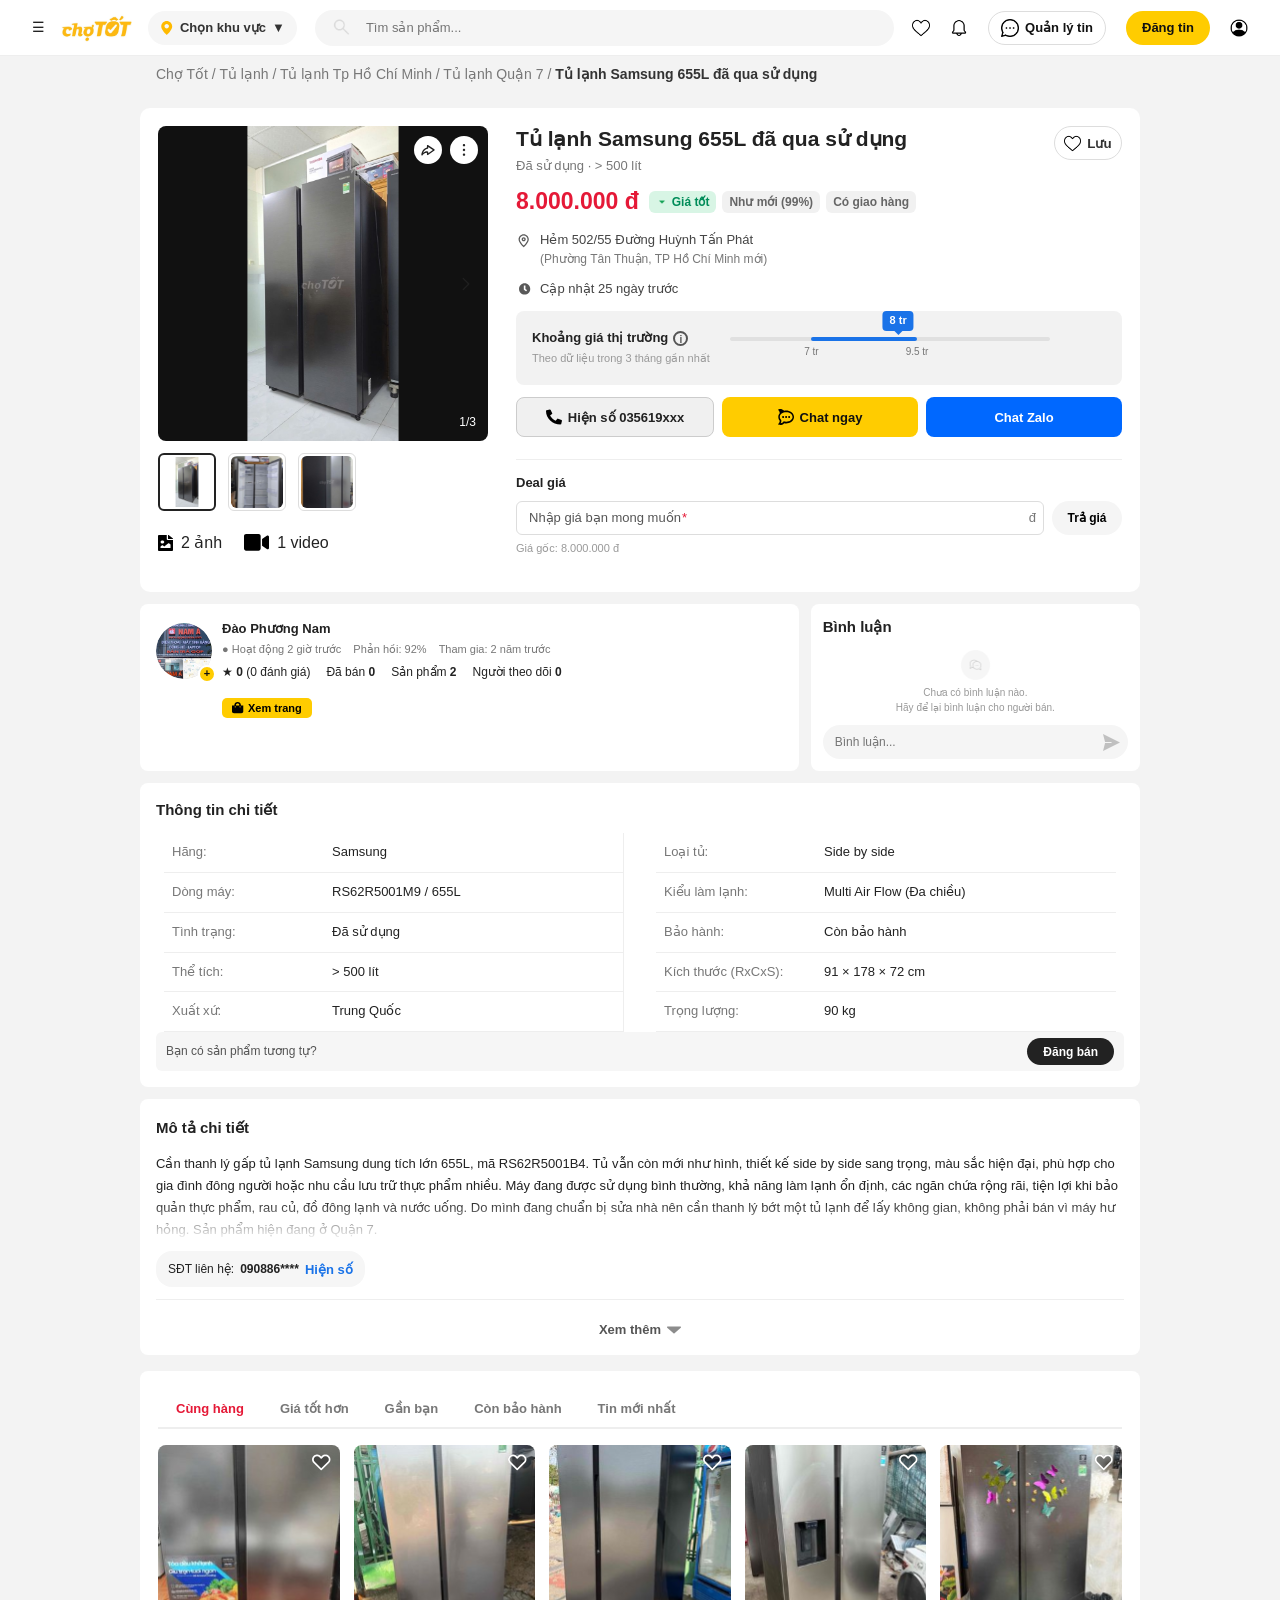
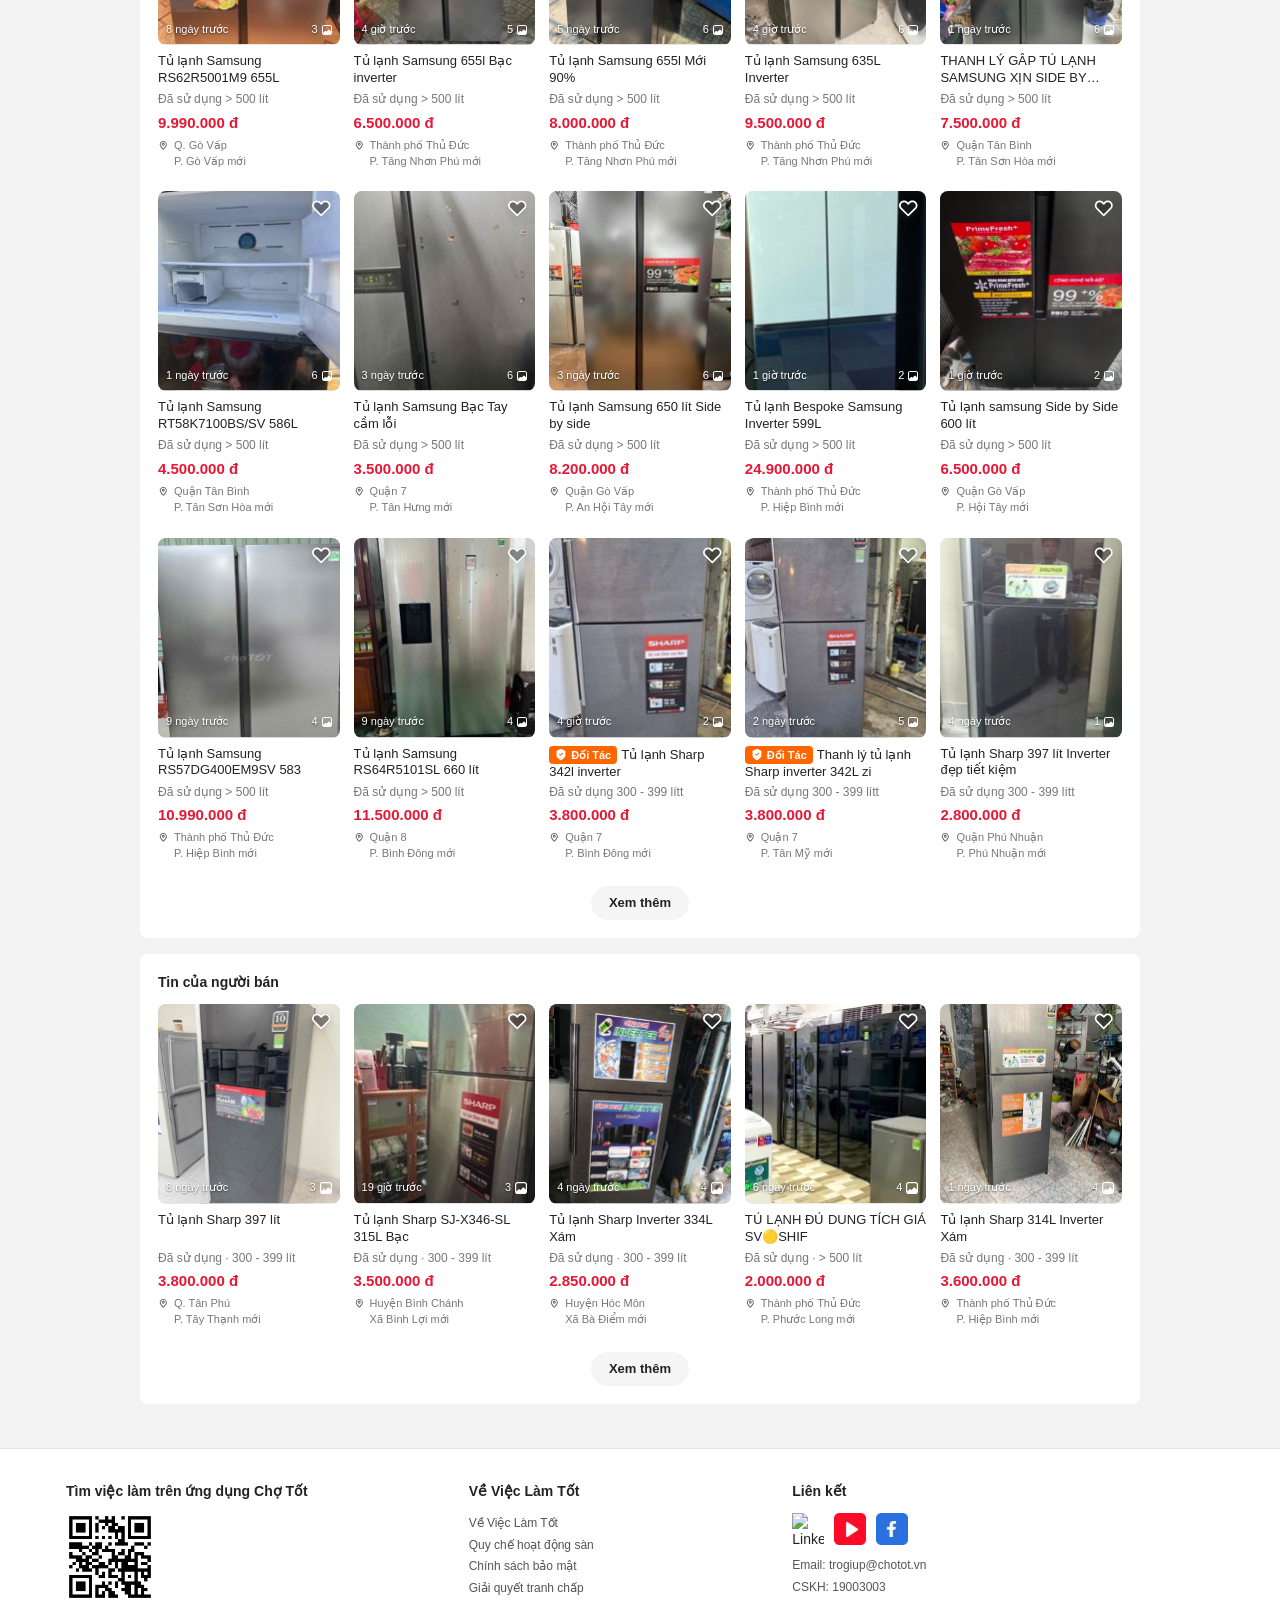
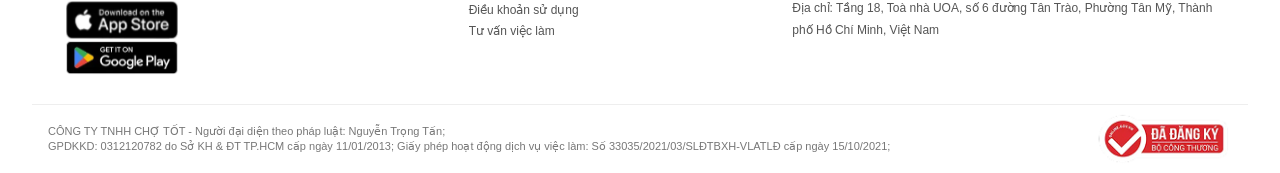
==== commit c166ce07: "Update AdView interface" ====
--- a/goods.html
+++ b/goods.html
@@ -370,6 +370,16 @@
         <button class="thumb"><img src="images/product-thumb-2.svg" alt=""></button>
         <button class="thumb"><img src="images/product-thumb-3.svg" alt=""></button>
       </div>
+       <div class="media-count">
+    <span class="media-item">
+        <img src="images/icon_picture.svg" alt="Ảnh">
+        2 ảnh
+    </span>
+
+    <span class="media-item">
+        <img src="images/icon_video.svg" alt="Video">
+        1 video
+    </div>
     </div>
 
     <!-- Product Info -->
@@ -381,7 +391,19 @@
           </div>
           
           <p class="meta">Đã sử dụng · > 500 lít</p>
-                <p class="price">8.000.000 đ</p>
+                <div class="price-row">
+        <p class="price">8.000.000 đ</p>
+
+        <div class="price-badges">
+          <span class="price-badge price-badge-good">
+            <img class="badge-arrow-img" src="images/mui_ten_gia_tot.svg" alt="">
+            Giá tốt
+          </span>
+                    <span class="price-badge">Như mới (99%)
+</span>
+          <span class="price-badge">Có  giao hàng</span>
+        </div>
+      </div>
 
         </div>
         <button class="save-btn"><img src="images/icon_love_header.png" alt=""> Lưu</button>
@@ -543,103 +565,7 @@
     </script>
 
   </div>
-<section class="similar-section">
-  <p class="shop-heading">Tin của người bán</p>
-  <div class="product-grid">
-
-    <!-- CARD 1 -->
-    <article class="listing-card">
-      <div class="listing-img">
-        <img src="images/tin_ngban_1.svg" alt="Tủ lạnh Sharp 397 lít">
-        <div class="seller-overlay">
-          <span>8 ngày trước</span>
-          <span>3 <img src="images/tngban_icon_pic.svg" alt=""></span>
-        </div>
-        <button class="seller-love-btn">
-          <img src="images/tngban_iconlove.svg" alt="Yêu thích">
-        </button>
-      </div>
-      <h3>Tủ lạnh Sharp 397 lít</h3>
-      <p class="listing-meta">Đã sử dụng · 300 - 399 lít</p>
-      <strong>3.800.000 đ</strong>
-      <p class="listing-location"><img src="images/icon_location.svg" alt=""> Q. Tân Phú<br>P. Tây Thạnh mới</p>
-    </article>
-
-    <!-- CARD 2 -->
-    <article class="listing-card">
-      <div class="listing-img">
-        <img src="images/tin_ngban_2.svg" alt="Tủ lạnh Sharp SJ-X346-SL 315L">
-        <div class="seller-overlay">
-          <span>19 giờ trước</span>
-          <span>3 <img src="images/tngban_icon_pic.svg" alt=""></span>
-        </div>
-        <button class="seller-love-btn">
-          <img src="images/tngban_iconlove.svg" alt="Yêu thích">
-        </button>
-      </div>
-      <h3>Tủ lạnh Sharp SJ-X346-SL 315L Bạc</h3>
-      <p class="listing-meta">Đã sử dụng · 300 - 399 lít</p>
-      <strong>3.500.000 đ</strong>
-      <p class="listing-location"><img src="images/icon_location.svg" alt=""> Huyện Bình Chánh<br>Xã Bình Lợi mới</p>
-    </article>
-
-    <!-- CARD 3 -->
-    <article class="listing-card">
-      <div class="listing-img">
-        <img src="images/tin_ngban_3.svg" alt="Tủ lạnh Sharp Inverter 334L">
-        <div class="seller-overlay">
-          <span>4 ngày trước</span>
-          <span>4 <img src="images/tngban_icon_pic.svg" alt=""></span>
-        </div>
-        <button class="seller-love-btn">
-          <img src="images/tngban_iconlove.svg" alt="Yêu thích">
-        </button>
-      </div>
-      <h3>Tủ lạnh Sharp Inverter 334L Xám</h3>
-      <p class="listing-meta">Đã sử dụng · 300 - 399 lít</p>
-      <strong>2.850.000 đ</strong>
-      <p class="listing-location"><img src="images/icon_location.svg" alt=""> Huyện Hóc Môn<br>Xã Bà Điểm mới</p>
-    </article>
-
-    <!-- CARD 4 -->
-    <article class="listing-card">
-      <div class="listing-img">
-        <img src="images/tin_ngban_4.svg" alt="Tủ lạnh 500L">
-        <div class="seller-overlay">
-          <span>6 ngày trước</span>
-          <span>4 <img src="images/tngban_icon_pic.svg" alt=""></span>
-        </div>
-        <button class="seller-love-btn">
-          <img src="images/tngban_iconlove.svg" alt="Yêu thích">
-        </button>
-      </div>
-      <h3>TỦ LẠNH ĐỦ DUNG TÍCH GIÁ SV🟡SHIF</h3>
-      <p class="listing-meta">Đã sử dụng · > 500 lít</p>
-      <strong>2.000.000 đ</strong>
-      <p class="listing-location"><img src="images/icon_location.svg" alt=""> Thành phố Thủ Đức<br>P. Phước Long mới</p>
-    </article>
-
-    <!-- CARD 5 -->
-    <article class="listing-card">
-      <div class="listing-img">
-        <img src="images/tin_ngban_5.svg" alt="Tủ lạnh Sharp 314L">
-        <div class="seller-overlay">
-          <span>1 ngày trước</span>
-          <span>4 <img src="images/tngban_icon_pic.svg" alt=""></span>
-        </div>
-        <button class="seller-love-btn">
-          <img src="images/tngban_iconlove.svg" alt="Yêu thích">
-        </button>
-      </div>
-      <h3>Tủ lạnh Sharp 314L Inverter Xám</h3>
-      <p class="listing-meta">Đã sử dụng · 300 - 399 lít</p>
-      <strong>3.600.000 đ</strong>
-      <p class="listing-location"><img src="images/icon_location.svg" alt=""> Thành phố Thủ Đức<br>P. Hiệp Bình mới</p>
-    </article>
-
-  </div>
-
-  <button class="load-more">Xem thêm</button>
+
 </section>
   <!-- Tabs: Cùng hàng / Giá tốt hơn / Gần bạn / Còn bảo hành / Tin mới nhất -->
   <section class="similar-section">
@@ -947,7 +873,103 @@
         <button class="load-more">Xem thêm</button>
 
   </section>
-  
+<section class="similar-section">
+  <p class="shop-heading">Tin của người bán</p>
+  <div class="product-grid">
+
+    <!-- CARD 1 -->
+    <article class="listing-card">
+      <div class="listing-img">
+        <img src="images/tin_ngban_1.svg" alt="Tủ lạnh Sharp 397 lít">
+        <div class="seller-overlay">
+          <span>8 ngày trước</span>
+          <span>3 <img src="images/tngban_icon_pic.svg" alt=""></span>
+        </div>
+        <button class="seller-love-btn">
+          <img src="images/tngban_iconlove.svg" alt="Yêu thích">
+        </button>
+      </div>
+      <h3>Tủ lạnh Sharp 397 lít</h3>
+      <p class="listing-meta">Đã sử dụng · 300 - 399 lít</p>
+      <strong>3.800.000 đ</strong>
+      <p class="listing-location"><img src="images/icon_location.svg" alt=""> Q. Tân Phú<br>P. Tây Thạnh mới</p>
+    </article>
+
+    <!-- CARD 2 -->
+    <article class="listing-card">
+      <div class="listing-img">
+        <img src="images/tin_ngban_2.svg" alt="Tủ lạnh Sharp SJ-X346-SL 315L">
+        <div class="seller-overlay">
+          <span>19 giờ trước</span>
+          <span>3 <img src="images/tngban_icon_pic.svg" alt=""></span>
+        </div>
+        <button class="seller-love-btn">
+          <img src="images/tngban_iconlove.svg" alt="Yêu thích">
+        </button>
+      </div>
+      <h3>Tủ lạnh Sharp SJ-X346-SL 315L Bạc</h3>
+      <p class="listing-meta">Đã sử dụng · 300 - 399 lít</p>
+      <strong>3.500.000 đ</strong>
+      <p class="listing-location"><img src="images/icon_location.svg" alt=""> Huyện Bình Chánh<br>Xã Bình Lợi mới</p>
+    </article>
+
+    <!-- CARD 3 -->
+    <article class="listing-card">
+      <div class="listing-img">
+        <img src="images/tin_ngban_3.svg" alt="Tủ lạnh Sharp Inverter 334L">
+        <div class="seller-overlay">
+          <span>4 ngày trước</span>
+          <span>4 <img src="images/tngban_icon_pic.svg" alt=""></span>
+        </div>
+        <button class="seller-love-btn">
+          <img src="images/tngban_iconlove.svg" alt="Yêu thích">
+        </button>
+      </div>
+      <h3>Tủ lạnh Sharp Inverter 334L Xám</h3>
+      <p class="listing-meta">Đã sử dụng · 300 - 399 lít</p>
+      <strong>2.850.000 đ</strong>
+      <p class="listing-location"><img src="images/icon_location.svg" alt=""> Huyện Hóc Môn<br>Xã Bà Điểm mới</p>
+    </article>
+
+    <!-- CARD 4 -->
+    <article class="listing-card">
+      <div class="listing-img">
+        <img src="images/tin_ngban_4.svg" alt="Tủ lạnh 500L">
+        <div class="seller-overlay">
+          <span>6 ngày trước</span>
+          <span>4 <img src="images/tngban_icon_pic.svg" alt=""></span>
+        </div>
+        <button class="seller-love-btn">
+          <img src="images/tngban_iconlove.svg" alt="Yêu thích">
+        </button>
+      </div>
+      <h3>TỦ LẠNH ĐỦ DUNG TÍCH GIÁ SV🟡SHIF</h3>
+      <p class="listing-meta">Đã sử dụng · > 500 lít</p>
+      <strong>2.000.000 đ</strong>
+      <p class="listing-location"><img src="images/icon_location.svg" alt=""> Thành phố Thủ Đức<br>P. Phước Long mới</p>
+    </article>
+
+    <!-- CARD 5 -->
+    <article class="listing-card">
+      <div class="listing-img">
+        <img src="images/tin_ngban_5.svg" alt="Tủ lạnh Sharp 314L">
+        <div class="seller-overlay">
+          <span>1 ngày trước</span>
+          <span>4 <img src="images/tngban_icon_pic.svg" alt=""></span>
+        </div>
+        <button class="seller-love-btn">
+          <img src="images/tngban_iconlove.svg" alt="Yêu thích">
+        </button>
+      </div>
+      <h3>Tủ lạnh Sharp 314L Inverter Xám</h3>
+      <p class="listing-meta">Đã sử dụng · 300 - 399 lít</p>
+      <strong>3.600.000 đ</strong>
+      <p class="listing-location"><img src="images/icon_location.svg" alt=""> Thành phố Thủ Đức<br>P. Hiệp Bình mới</p>
+    </article>
+
+  </div>
+
+  <button class="load-more">Xem thêm</button>
 </div>
 </main>
 
--- a/goods.css
+++ b/goods.css
@@ -895,6 +895,61 @@
 @media (max-width: 480px) {
     .product-grid { grid-template-columns: 1fr; }
 }
+.media-count {
+    display: flex;
+    align-items: center;
+    gap: 22px;
+
+    color: var(--gray-text);
+    font-size: 16px;
+    font-weight: 400;
+    margin-top: 20px;   
+    margin-bottom: 20px;
+}
+
+.media-item {
+    display: inline-flex;
+    align-items: center;
+    gap: 8px;
+}
+
+/* Nhãn */
+.price-row {
+    display: flex;
+    align-items: center;
+    gap: 10px;
+    margin-top: 10px;
+    flex-wrap: wrap;
+}
+
+.price-row .price {
+    margin-top: 0;
+}
+
+.price-badges {
+    display: flex;
+    align-items: center;
+    gap: 6px;
+}
+
+.price-badge {
+    height: 22px;
+    padding: 0 7px;
+    border-radius: 6px;
+    background: #f1f1f1;
+    color: #666;
+    font-size: 12px;
+    font-weight: 600;
+    line-height: 22px;
+    white-space: nowrap;
+}
+
+.price-badge-good {
+    background: #d8f5e5;
+    color: #008c59;
+    display: inline-flex;
+    align-items: center;
+    gap: 4px;}
 /* FOOTER */
 .footer {
     background: #fff;
